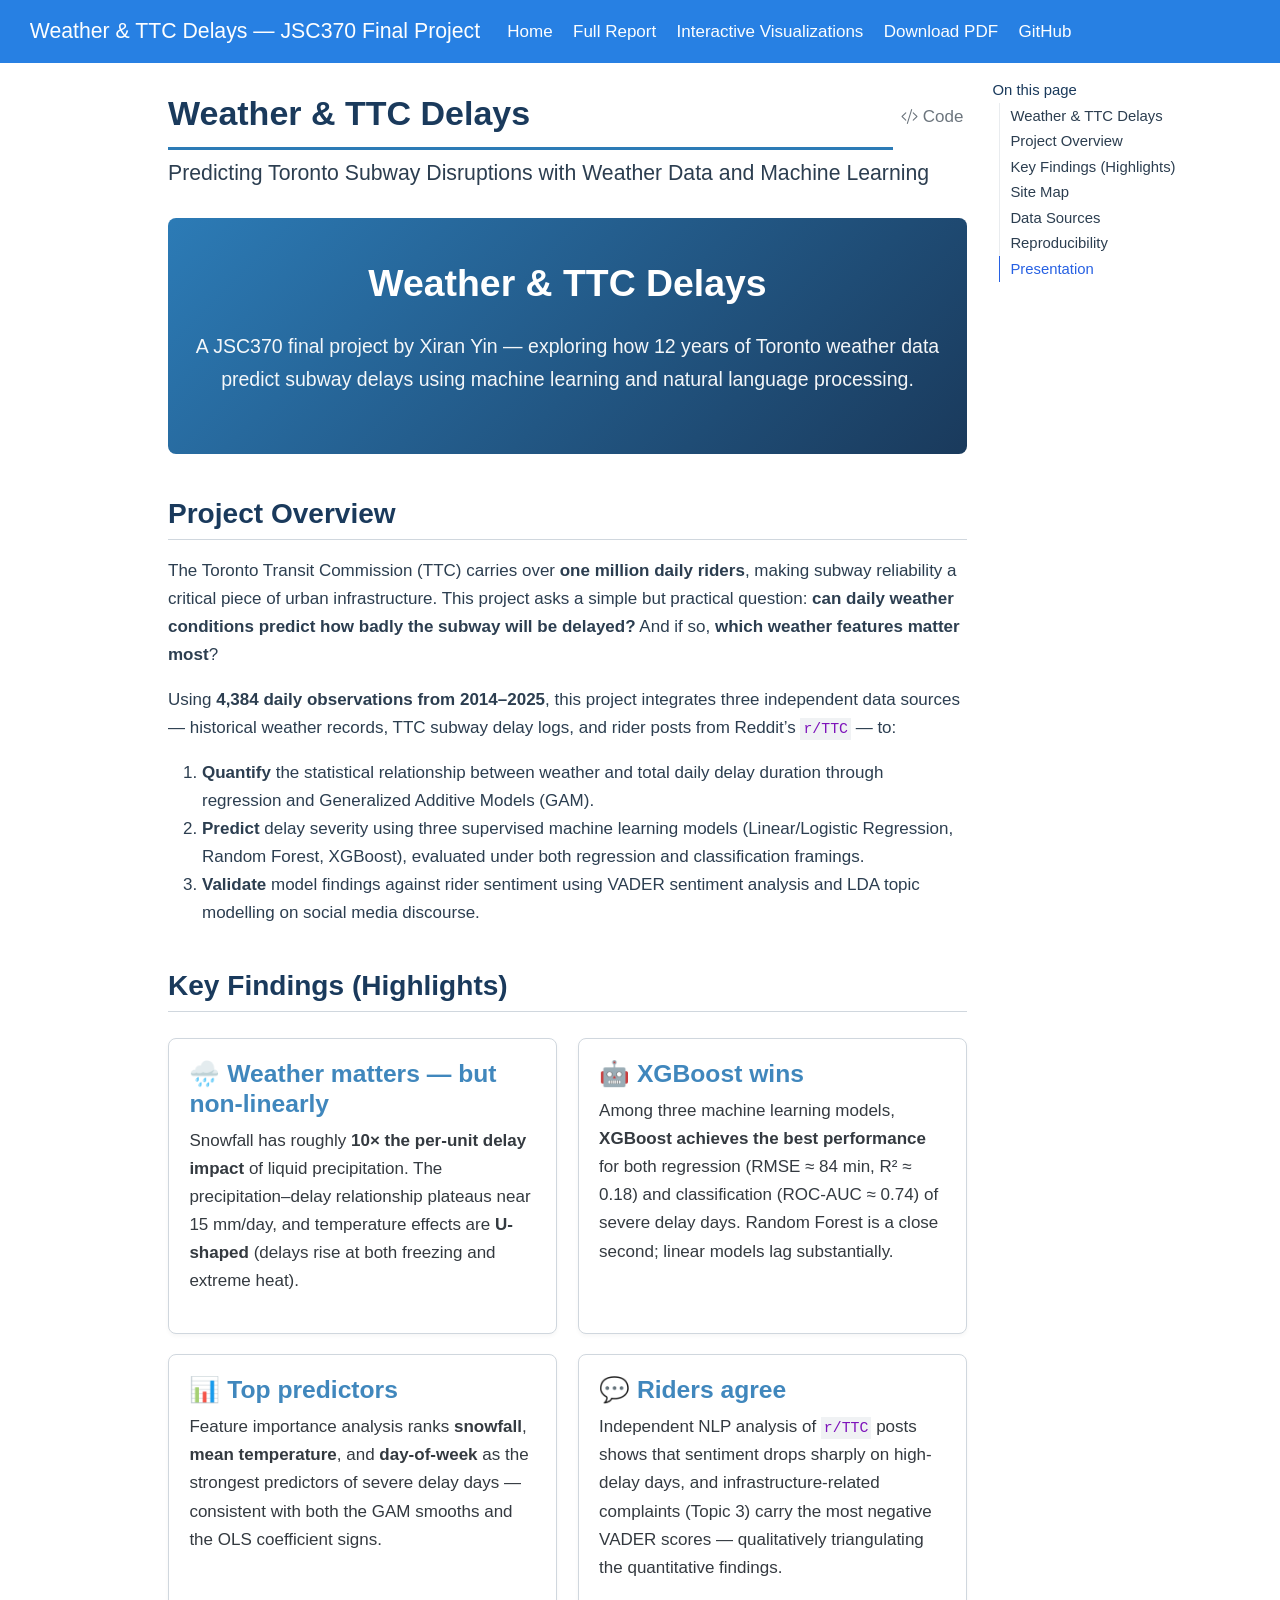
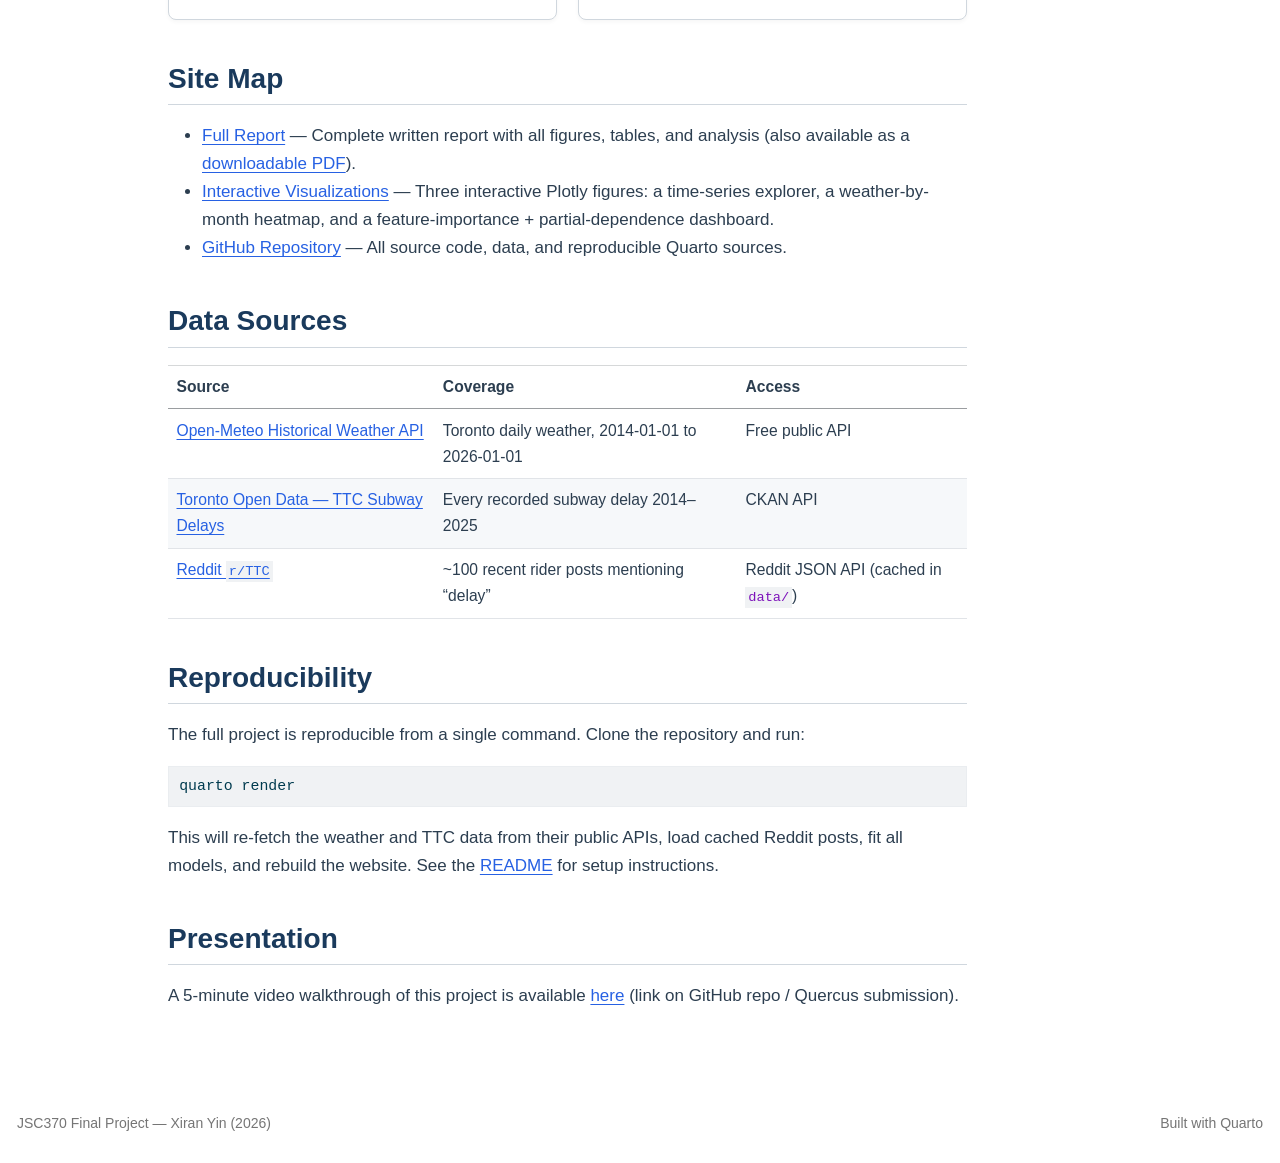
==== docs/index.html @ c3b0b1c8 "Add rendered website" ====
<!DOCTYPE html>
<html xmlns="http://www.w3.org/1999/xhtml" lang="en" xml:lang="en"><head>

<meta charset="utf-8">
<meta name="generator" content="quarto-1.8.26">

<meta name="viewport" content="width=device-width, initial-scale=1.0, user-scalable=yes">


<title>Weather &amp; TTC Delays – Weather &amp; TTC Delays — JSC370 Final Project</title>
<style>
code{white-space: pre-wrap;}
span.smallcaps{font-variant: small-caps;}
div.columns{display: flex; gap: min(4vw, 1.5em);}
div.column{flex: auto; overflow-x: auto;}
div.hanging-indent{margin-left: 1.5em; text-indent: -1.5em;}
ul.task-list{list-style: none;}
ul.task-list li input[type="checkbox"] {
  width: 0.8em;
  margin: 0 0.8em 0.2em -1em; /* quarto-specific, see https://github.com/quarto-dev/quarto-cli/issues/4556 */ 
  vertical-align: middle;
}
/* CSS for syntax highlighting */
html { -webkit-text-size-adjust: 100%; }
pre > code.sourceCode { white-space: pre; position: relative; }
pre > code.sourceCode > span { display: inline-block; line-height: 1.25; }
pre > code.sourceCode > span:empty { height: 1.2em; }
.sourceCode { overflow: visible; }
code.sourceCode > span { color: inherit; text-decoration: inherit; }
div.sourceCode { margin: 1em 0; }
pre.sourceCode { margin: 0; }
@media screen {
div.sourceCode { overflow: auto; }
}
@media print {
pre > code.sourceCode { white-space: pre-wrap; }
pre > code.sourceCode > span { text-indent: -5em; padding-left: 5em; }
}
pre.numberSource code
  { counter-reset: source-line 0; }
pre.numberSource code > span
  { position: relative; left: -4em; counter-increment: source-line; }
pre.numberSource code > span > a:first-child::before
  { content: counter(source-line);
    position: relative; left: -1em; text-align: right; vertical-align: baseline;
    border: none; display: inline-block;
    -webkit-touch-callout: none; -webkit-user-select: none;
    -khtml-user-select: none; -moz-user-select: none;
    -ms-user-select: none; user-select: none;
    padding: 0 4px; width: 4em;
  }
pre.numberSource { margin-left: 3em;  padding-left: 4px; }
div.sourceCode
  {   }
@media screen {
pre > code.sourceCode > span > a:first-child::before { text-decoration: underline; }
}
</style>


<script src="site_libs/quarto-nav/quarto-nav.js"></script>
<script src="site_libs/quarto-nav/headroom.min.js"></script>
<script src="site_libs/clipboard/clipboard.min.js"></script>
<script src="site_libs/quarto-search/autocomplete.umd.js"></script>
<script src="site_libs/quarto-search/fuse.min.js"></script>
<script src="site_libs/quarto-search/quarto-search.js"></script>
<meta name="quarto:offset" content="./">
<script src="site_libs/quarto-html/quarto.js" type="module"></script>
<script src="site_libs/quarto-html/tabsets/tabsets.js" type="module"></script>
<script src="site_libs/quarto-html/axe/axe-check.js" type="module"></script>
<script src="site_libs/quarto-html/popper.min.js"></script>
<script src="site_libs/quarto-html/tippy.umd.min.js"></script>
<script src="site_libs/quarto-html/anchor.min.js"></script>
<link href="site_libs/quarto-html/tippy.css" rel="stylesheet">
<link href="site_libs/quarto-html/quarto-syntax-highlighting-587c61ba64f3a5504c4d52d930310e48.css" rel="stylesheet" id="quarto-text-highlighting-styles">
<script src="site_libs/bootstrap/bootstrap.min.js"></script>
<link href="site_libs/bootstrap/bootstrap-icons.css" rel="stylesheet">
<link href="site_libs/bootstrap/bootstrap-f245066ca199b7326ac6b360085ddf3a.min.css" rel="stylesheet" append-hash="true" id="quarto-bootstrap" data-mode="light">
<script id="quarto-search-options" type="application/json">{
  "location": "navbar",
  "copy-button": false,
  "collapse-after": 3,
  "panel-placement": "end",
  "type": "overlay",
  "limit": 50,
  "keyboard-shortcut": [
    "f",
    "/",
    "s"
  ],
  "show-item-context": false,
  "language": {
    "search-no-results-text": "No results",
    "search-matching-documents-text": "matching documents",
    "search-copy-link-title": "Copy link to search",
    "search-hide-matches-text": "Hide additional matches",
    "search-more-match-text": "more match in this document",
    "search-more-matches-text": "more matches in this document",
    "search-clear-button-title": "Clear",
    "search-text-placeholder": "",
    "search-detached-cancel-button-title": "Cancel",
    "search-submit-button-title": "Submit",
    "search-label": "Search"
  }
}</script>


<link rel="stylesheet" href="styles.css">
</head>

<body class="nav-fixed quarto-light">

<div id="quarto-search-results"></div>
  <header id="quarto-header" class="headroom fixed-top">
    <nav class="navbar navbar-expand-lg " data-bs-theme="dark">
      <div class="navbar-container container-fluid">
      <div class="navbar-brand-container mx-auto">
    <a class="navbar-brand" href="./index.html">
    <span class="navbar-title">Weather &amp; TTC Delays — JSC370 Final Project</span>
    </a>
  </div>
          <button class="navbar-toggler" type="button" data-bs-toggle="collapse" data-bs-target="#navbarCollapse" aria-controls="navbarCollapse" role="menu" aria-expanded="false" aria-label="Toggle navigation" onclick="if (window.quartoToggleHeadroom) { window.quartoToggleHeadroom(); }">
  <span class="navbar-toggler-icon"></span>
</button>
          <div class="collapse navbar-collapse" id="navbarCollapse">
            <ul class="navbar-nav navbar-nav-scroll me-auto">
  <li class="nav-item">
    <a class="nav-link active" href="./index.html" aria-current="page"> 
<span class="menu-text">Home</span></a>
  </li>  
  <li class="nav-item">
    <a class="nav-link" href="./final_report.html"> 
<span class="menu-text">Full Report</span></a>
  </li>  
  <li class="nav-item">
    <a class="nav-link" href="./viz.html"> 
<span class="menu-text">Interactive Visualizations</span></a>
  </li>  
  <li class="nav-item">
    <a class="nav-link" href="./final_report.pdf"> 
<span class="menu-text">Download PDF</span></a>
  </li>  
  <li class="nav-item">
    <a class="nav-link" href="https://github.com/xiran-yin/JSC370-finalproject"> 
<span class="menu-text">GitHub</span></a>
  </li>  
</ul>
          </div> <!-- /navcollapse -->
            <div class="quarto-navbar-tools">
</div>
      </div> <!-- /container-fluid -->
    </nav>
</header>
<!-- content -->
<div id="quarto-content" class="quarto-container page-columns page-rows-contents page-layout-article page-navbar">
<!-- sidebar -->
<!-- margin-sidebar -->
    <div id="quarto-margin-sidebar" class="sidebar margin-sidebar">
        <nav id="TOC" role="doc-toc" class="toc-active">
    <h2 id="toc-title">On this page</h2>
   
  <ul>
  <li><a href="#weather-ttc-delays" id="toc-weather-ttc-delays" class="nav-link active" data-scroll-target="#weather-ttc-delays">Weather &amp; TTC Delays</a></li>
  <li><a href="#project-overview" id="toc-project-overview" class="nav-link" data-scroll-target="#project-overview">Project Overview</a></li>
  <li><a href="#key-findings-highlights" id="toc-key-findings-highlights" class="nav-link" data-scroll-target="#key-findings-highlights">Key Findings (Highlights)</a></li>
  <li><a href="#site-map" id="toc-site-map" class="nav-link" data-scroll-target="#site-map">Site Map</a></li>
  <li><a href="#data-sources" id="toc-data-sources" class="nav-link" data-scroll-target="#data-sources">Data Sources</a></li>
  <li><a href="#reproducibility" id="toc-reproducibility" class="nav-link" data-scroll-target="#reproducibility">Reproducibility</a></li>
  <li><a href="#presentation" id="toc-presentation" class="nav-link" data-scroll-target="#presentation">Presentation</a></li>
  </ul>
</nav>
    </div>
<!-- main -->
<main class="content" id="quarto-document-content">

<header id="title-block-header" class="quarto-title-block default">
<div class="quarto-title">
<div class="quarto-title-block"><div><h1 class="title">Weather &amp; TTC Delays</h1><button type="button" class="btn code-tools-button" id="quarto-code-tools-source"><i class="bi"></i> Code</button></div></div>
<p class="subtitle lead">Predicting Toronto Subway Disruptions with Weather Data and Machine Learning</p>
</div>



<div class="quarto-title-meta">

    
  
    
  </div>
  


</header>


<section id="weather-ttc-delays" class="level1 hero">
<h1>Weather &amp; TTC Delays</h1>
<p>A JSC370 final project by Xiran Yin — exploring how 12 years of Toronto weather data predict subway delays using machine learning and natural language processing.</p>
</section>
<section id="project-overview" class="level2">
<h2 class="anchored" data-anchor-id="project-overview">Project Overview</h2>
<p>The Toronto Transit Commission (TTC) carries over <strong>one million daily riders</strong>, making subway reliability a critical piece of urban infrastructure. This project asks a simple but practical question: <strong>can daily weather conditions predict how badly the subway will be delayed?</strong> And if so, <strong>which weather features matter most</strong>?</p>
<p>Using <strong>4,384 daily observations from 2014–2025</strong>, this project integrates three independent data sources — historical weather records, TTC subway delay logs, and rider posts from Reddit’s <code>r/TTC</code> — to:</p>
<ol type="1">
<li><strong>Quantify</strong> the statistical relationship between weather and total daily delay duration through regression and Generalized Additive Models (GAM).</li>
<li><strong>Predict</strong> delay severity using three supervised machine learning models (Linear/Logistic Regression, Random Forest, XGBoost), evaluated under both regression and classification framings.</li>
<li><strong>Validate</strong> model findings against rider sentiment using VADER sentiment analysis and LDA topic modelling on social media discourse.</li>
</ol>
</section>
<section id="key-findings-highlights" class="level2">
<h2 class="anchored" data-anchor-id="key-findings-highlights">Key Findings (Highlights)</h2>
<div class="card-container">
<section id="weather-matters-but-non-linearly" class="level3 card">
<h3 class="anchored" data-anchor-id="weather-matters-but-non-linearly">🌧️ Weather matters — but non-linearly</h3>
<p>Snowfall has roughly <strong>10× the per-unit delay impact</strong> of liquid precipitation. The precipitation–delay relationship plateaus near 15 mm/day, and temperature effects are <strong>U-shaped</strong> (delays rise at both freezing and extreme heat).</p>
</section>
<section id="xgboost-wins" class="level3 card">
<h3 class="anchored" data-anchor-id="xgboost-wins">🤖 XGBoost wins</h3>
<p>Among three machine learning models, <strong>XGBoost achieves the best performance</strong> for both regression (RMSE ≈ 84 min, R² ≈ 0.18) and classification (ROC-AUC ≈ 0.74) of severe delay days. Random Forest is a close second; linear models lag substantially.</p>
</section>
<section id="top-predictors" class="level3 card">
<h3 class="anchored" data-anchor-id="top-predictors">📊 Top predictors</h3>
<p>Feature importance analysis ranks <strong>snowfall</strong>, <strong>mean temperature</strong>, and <strong>day-of-week</strong> as the strongest predictors of severe delay days — consistent with both the GAM smooths and the OLS coefficient signs.</p>
</section>
<section id="riders-agree" class="level3 card">
<h3 class="anchored" data-anchor-id="riders-agree">💬 Riders agree</h3>
<p>Independent NLP analysis of <code>r/TTC</code> posts shows that sentiment drops sharply on high-delay days, and infrastructure-related complaints (Topic 3) carry the most negative VADER scores — qualitatively triangulating the quantitative findings.</p>
</section>
</div>
</section>
<section id="site-map" class="level2">
<h2 class="anchored" data-anchor-id="site-map">Site Map</h2>
<ul>
<li><strong><a href="./final_report.html">Full Report</a></strong> — Complete written report with all figures, tables, and analysis (also available as a <a href="final_report.pdf">downloadable PDF</a>).</li>
<li><strong><a href="./viz.html">Interactive Visualizations</a></strong> — Three interactive Plotly figures: a time-series explorer, a weather-by-month heatmap, and a feature-importance + partial-dependence dashboard.</li>
<li><strong><a href="https://github.com/xiran-yin/JSC370-finalproject">GitHub Repository</a></strong> — All source code, data, and reproducible Quarto sources.</li>
</ul>
</section>
<section id="data-sources" class="level2">
<h2 class="anchored" data-anchor-id="data-sources">Data Sources</h2>
<table class="caption-top table">
<thead>
<tr class="header">
<th style="text-align: left;">Source</th>
<th style="text-align: left;">Coverage</th>
<th style="text-align: left;">Access</th>
</tr>
</thead>
<tbody>
<tr class="odd">
<td style="text-align: left;"><a href="https://open-meteo.com/en/docs/historical-weather-api">Open-Meteo Historical Weather API</a></td>
<td style="text-align: left;">Toronto daily weather, 2014-01-01 to 2026-01-01</td>
<td style="text-align: left;">Free public API</td>
</tr>
<tr class="even">
<td style="text-align: left;"><a href="https://open.toronto.ca/dataset/ttc-subway-delay-data/">Toronto Open Data — TTC Subway Delays</a></td>
<td style="text-align: left;">Every recorded subway delay 2014–2025</td>
<td style="text-align: left;">CKAN API</td>
</tr>
<tr class="odd">
<td style="text-align: left;"><a href="https://www.reddit.com/r/TTC/">Reddit <code>r/TTC</code></a></td>
<td style="text-align: left;">~100 recent rider posts mentioning “delay”</td>
<td style="text-align: left;">Reddit JSON API (cached in <code>data/</code>)</td>
</tr>
</tbody>
</table>
</section>
<section id="reproducibility" class="level2">
<h2 class="anchored" data-anchor-id="reproducibility">Reproducibility</h2>
<p>The full project is reproducible from a single command. Clone the repository and run:</p>
<div class="code-copy-outer-scaffold"><div class="sourceCode" id="cb1"><pre class="sourceCode bash code-with-copy"><code class="sourceCode bash"><span id="cb1-1"><a href="#cb1-1" aria-hidden="true" tabindex="-1"></a><span class="ex">quarto</span> render</span></code></pre></div><button title="Copy to Clipboard" class="code-copy-button"><i class="bi"></i></button></div>
<p>This will re-fetch the weather and TTC data from their public APIs, load cached Reddit posts, fit all models, and rebuild the website. See the <a href="https://github.com/xiran-yin/JSC370-finalproject/blob/main/README.md">README</a> for setup instructions.</p>
</section>
<section id="presentation" class="level2">
<h2 class="anchored" data-anchor-id="presentation">Presentation</h2>
<p>A 5-minute video walkthrough of this project is available <a href="https://github.com/xiran-yin/JSC370-finalproject">here</a> (link on GitHub repo / Quercus submission).</p>


<!-- -->

</section>

</main> <!-- /main -->
<script id="quarto-html-after-body" type="application/javascript">
  window.document.addEventListener("DOMContentLoaded", function (event) {
    const icon = "";
    const anchorJS = new window.AnchorJS();
    anchorJS.options = {
      placement: 'right',
      icon: icon
    };
    anchorJS.add('.anchored');
    const isCodeAnnotation = (el) => {
      for (const clz of el.classList) {
        if (clz.startsWith('code-annotation-')) {                     
          return true;
        }
      }
      return false;
    }
    const onCopySuccess = function(e) {
      // button target
      const button = e.trigger;
      // don't keep focus
      button.blur();
      // flash "checked"
      button.classList.add('code-copy-button-checked');
      var currentTitle = button.getAttribute("title");
      button.setAttribute("title", "Copied!");
      let tooltip;
      if (window.bootstrap) {
        button.setAttribute("data-bs-toggle", "tooltip");
        button.setAttribute("data-bs-placement", "left");
        button.setAttribute("data-bs-title", "Copied!");
        tooltip = new bootstrap.Tooltip(button, 
          { trigger: "manual", 
            customClass: "code-copy-button-tooltip",
            offset: [0, -8]});
        tooltip.show();    
      }
      setTimeout(function() {
        if (tooltip) {
          tooltip.hide();
          button.removeAttribute("data-bs-title");
          button.removeAttribute("data-bs-toggle");
          button.removeAttribute("data-bs-placement");
        }
        button.setAttribute("title", currentTitle);
        button.classList.remove('code-copy-button-checked');
      }, 1000);
      // clear code selection
      e.clearSelection();
    }
    const getTextToCopy = function(trigger) {
      const outerScaffold = trigger.parentElement.cloneNode(true);
      const codeEl = outerScaffold.querySelector('code');
      for (const childEl of codeEl.children) {
        if (isCodeAnnotation(childEl)) {
          childEl.remove();
        }
      }
      return codeEl.innerText;
    }
    const clipboard = new window.ClipboardJS('.code-copy-button:not([data-in-quarto-modal])', {
      text: getTextToCopy
    });
    clipboard.on('success', onCopySuccess);
    if (window.document.getElementById('quarto-embedded-source-code-modal')) {
      const clipboardModal = new window.ClipboardJS('.code-copy-button[data-in-quarto-modal]', {
        text: getTextToCopy,
        container: window.document.getElementById('quarto-embedded-source-code-modal')
      });
      clipboardModal.on('success', onCopySuccess);
    }
    const viewSource = window.document.getElementById('quarto-view-source') ||
                       window.document.getElementById('quarto-code-tools-source');
    if (viewSource) {
      const sourceUrl = viewSource.getAttribute("data-quarto-source-url");
      viewSource.addEventListener("click", function(e) {
        if (sourceUrl) {
          // rstudio viewer pane
          if (/\bcapabilities=\b/.test(window.location)) {
            window.open(sourceUrl);
          } else {
            window.location.href = sourceUrl;
          }
        } else {
          const modal = new bootstrap.Modal(document.getElementById('quarto-embedded-source-code-modal'));
          modal.show();
        }
        return false;
      });
    }
    function toggleCodeHandler(show) {
      return function(e) {
        const detailsSrc = window.document.querySelectorAll(".cell > details > .sourceCode");
        for (let i=0; i<detailsSrc.length; i++) {
          const details = detailsSrc[i].parentElement;
          if (show) {
            details.open = true;
          } else {
            details.removeAttribute("open");
          }
        }
        const cellCodeDivs = window.document.querySelectorAll(".cell > .sourceCode");
        const fromCls = show ? "hidden" : "unhidden";
        const toCls = show ? "unhidden" : "hidden";
        for (let i=0; i<cellCodeDivs.length; i++) {
          const codeDiv = cellCodeDivs[i];
          if (codeDiv.classList.contains(fromCls)) {
            codeDiv.classList.remove(fromCls);
            codeDiv.classList.add(toCls);
          } 
        }
        return false;
      }
    }
    const hideAllCode = window.document.getElementById("quarto-hide-all-code");
    if (hideAllCode) {
      hideAllCode.addEventListener("click", toggleCodeHandler(false));
    }
    const showAllCode = window.document.getElementById("quarto-show-all-code");
    if (showAllCode) {
      showAllCode.addEventListener("click", toggleCodeHandler(true));
    }
      var localhostRegex = new RegExp(/^(?:http|https):\/\/localhost\:?[0-9]*\//);
      var mailtoRegex = new RegExp(/^mailto:/);
        var filterRegex = new RegExp('/' + window.location.host + '/');
      var isInternal = (href) => {
          return filterRegex.test(href) || localhostRegex.test(href) || mailtoRegex.test(href);
      }
      // Inspect non-navigation links and adorn them if external
     var links = window.document.querySelectorAll('a[href]:not(.nav-link):not(.navbar-brand):not(.toc-action):not(.sidebar-link):not(.sidebar-item-toggle):not(.pagination-link):not(.no-external):not([aria-hidden]):not(.dropdown-item):not(.quarto-navigation-tool):not(.about-link)');
      for (var i=0; i<links.length; i++) {
        const link = links[i];
        if (!isInternal(link.href)) {
          // undo the damage that might have been done by quarto-nav.js in the case of
          // links that we want to consider external
          if (link.dataset.originalHref !== undefined) {
            link.href = link.dataset.originalHref;
          }
        }
      }
    function tippyHover(el, contentFn, onTriggerFn, onUntriggerFn) {
      const config = {
        allowHTML: true,
        maxWidth: 500,
        delay: 100,
        arrow: false,
        appendTo: function(el) {
            return el.parentElement;
        },
        interactive: true,
        interactiveBorder: 10,
        theme: 'quarto',
        placement: 'bottom-start',
      };
      if (contentFn) {
        config.content = contentFn;
      }
      if (onTriggerFn) {
        config.onTrigger = onTriggerFn;
      }
      if (onUntriggerFn) {
        config.onUntrigger = onUntriggerFn;
      }
      window.tippy(el, config); 
    }
    const noterefs = window.document.querySelectorAll('a[role="doc-noteref"]');
    for (var i=0; i<noterefs.length; i++) {
      const ref = noterefs[i];
      tippyHover(ref, function() {
        // use id or data attribute instead here
        let href = ref.getAttribute('data-footnote-href') || ref.getAttribute('href');
        try { href = new URL(href).hash; } catch {}
        const id = href.replace(/^#\/?/, "");
        const note = window.document.getElementById(id);
        if (note) {
          return note.innerHTML;
        } else {
          return "";
        }
      });
    }
    const xrefs = window.document.querySelectorAll('a.quarto-xref');
    const processXRef = (id, note) => {
      // Strip column container classes
      const stripColumnClz = (el) => {
        el.classList.remove("page-full", "page-columns");
        if (el.children) {
          for (const child of el.children) {
            stripColumnClz(child);
          }
        }
      }
      stripColumnClz(note)
      if (id === null || id.startsWith('sec-')) {
        // Special case sections, only their first couple elements
        const container = document.createElement("div");
        if (note.children && note.children.length > 2) {
          container.appendChild(note.children[0].cloneNode(true));
          for (let i = 1; i < note.children.length; i++) {
            const child = note.children[i];
            if (child.tagName === "P" && child.innerText === "") {
              continue;
            } else {
              container.appendChild(child.cloneNode(true));
              break;
            }
          }
          if (window.Quarto?.typesetMath) {
            window.Quarto.typesetMath(container);
          }
          return container.innerHTML
        } else {
          if (window.Quarto?.typesetMath) {
            window.Quarto.typesetMath(note);
          }
          return note.innerHTML;
        }
      } else {
        // Remove any anchor links if they are present
        const anchorLink = note.querySelector('a.anchorjs-link');
        if (anchorLink) {
          anchorLink.remove();
        }
        if (window.Quarto?.typesetMath) {
          window.Quarto.typesetMath(note);
        }
        if (note.classList.contains("callout")) {
          return note.outerHTML;
        } else {
          return note.innerHTML;
        }
      }
    }
    for (var i=0; i<xrefs.length; i++) {
      const xref = xrefs[i];
      tippyHover(xref, undefined, function(instance) {
        instance.disable();
        let url = xref.getAttribute('href');
        let hash = undefined; 
        if (url.startsWith('#')) {
          hash = url;
        } else {
          try { hash = new URL(url).hash; } catch {}
        }
        if (hash) {
          const id = hash.replace(/^#\/?/, "");
          const note = window.document.getElementById(id);
          if (note !== null) {
            try {
              const html = processXRef(id, note.cloneNode(true));
              instance.setContent(html);
            } finally {
              instance.enable();
              instance.show();
            }
          } else {
            // See if we can fetch this
            fetch(url.split('#')[0])
            .then(res => res.text())
            .then(html => {
              const parser = new DOMParser();
              const htmlDoc = parser.parseFromString(html, "text/html");
              const note = htmlDoc.getElementById(id);
              if (note !== null) {
                const html = processXRef(id, note);
                instance.setContent(html);
              } 
            }).finally(() => {
              instance.enable();
              instance.show();
            });
          }
        } else {
          // See if we can fetch a full url (with no hash to target)
          // This is a special case and we should probably do some content thinning / targeting
          fetch(url)
          .then(res => res.text())
          .then(html => {
            const parser = new DOMParser();
            const htmlDoc = parser.parseFromString(html, "text/html");
            const note = htmlDoc.querySelector('main.content');
            if (note !== null) {
              // This should only happen for chapter cross references
              // (since there is no id in the URL)
              // remove the first header
              if (note.children.length > 0 && note.children[0].tagName === "HEADER") {
                note.children[0].remove();
              }
              const html = processXRef(null, note);
              instance.setContent(html);
            } 
          }).finally(() => {
            instance.enable();
            instance.show();
          });
        }
      }, function(instance) {
      });
    }
        let selectedAnnoteEl;
        const selectorForAnnotation = ( cell, annotation) => {
          let cellAttr = 'data-code-cell="' + cell + '"';
          let lineAttr = 'data-code-annotation="' +  annotation + '"';
          const selector = 'span[' + cellAttr + '][' + lineAttr + ']';
          return selector;
        }
        const selectCodeLines = (annoteEl) => {
          const doc = window.document;
          const targetCell = annoteEl.getAttribute("data-target-cell");
          const targetAnnotation = annoteEl.getAttribute("data-target-annotation");
          const annoteSpan = window.document.querySelector(selectorForAnnotation(targetCell, targetAnnotation));
          const lines = annoteSpan.getAttribute("data-code-lines").split(",");
          const lineIds = lines.map((line) => {
            return targetCell + "-" + line;
          })
          let top = null;
          let height = null;
          let parent = null;
          if (lineIds.length > 0) {
              //compute the position of the single el (top and bottom and make a div)
              const el = window.document.getElementById(lineIds[0]);
              top = el.offsetTop;
              height = el.offsetHeight;
              parent = el.parentElement.parentElement;
            if (lineIds.length > 1) {
              const lastEl = window.document.getElementById(lineIds[lineIds.length - 1]);
              const bottom = lastEl.offsetTop + lastEl.offsetHeight;
              height = bottom - top;
            }
            if (top !== null && height !== null && parent !== null) {
              // cook up a div (if necessary) and position it 
              let div = window.document.getElementById("code-annotation-line-highlight");
              if (div === null) {
                div = window.document.createElement("div");
                div.setAttribute("id", "code-annotation-line-highlight");
                div.style.position = 'absolute';
                parent.appendChild(div);
              }
              div.style.top = top - 2 + "px";
              div.style.height = height + 4 + "px";
              div.style.left = 0;
              let gutterDiv = window.document.getElementById("code-annotation-line-highlight-gutter");
              if (gutterDiv === null) {
                gutterDiv = window.document.createElement("div");
                gutterDiv.setAttribute("id", "code-annotation-line-highlight-gutter");
                gutterDiv.style.position = 'absolute';
                const codeCell = window.document.getElementById(targetCell);
                const gutter = codeCell.querySelector('.code-annotation-gutter');
                gutter.appendChild(gutterDiv);
              }
              gutterDiv.style.top = top - 2 + "px";
              gutterDiv.style.height = height + 4 + "px";
            }
            selectedAnnoteEl = annoteEl;
          }
        };
        const unselectCodeLines = () => {
          const elementsIds = ["code-annotation-line-highlight", "code-annotation-line-highlight-gutter"];
          elementsIds.forEach((elId) => {
            const div = window.document.getElementById(elId);
            if (div) {
              div.remove();
            }
          });
          selectedAnnoteEl = undefined;
        };
          // Handle positioning of the toggle
      window.addEventListener(
        "resize",
        throttle(() => {
          elRect = undefined;
          if (selectedAnnoteEl) {
            selectCodeLines(selectedAnnoteEl);
          }
        }, 10)
      );
      function throttle(fn, ms) {
      let throttle = false;
      let timer;
        return (...args) => {
          if(!throttle) { // first call gets through
              fn.apply(this, args);
              throttle = true;
          } else { // all the others get throttled
              if(timer) clearTimeout(timer); // cancel #2
              timer = setTimeout(() => {
                fn.apply(this, args);
                timer = throttle = false;
              }, ms);
          }
        };
      }
        // Attach click handler to the DT
        const annoteDls = window.document.querySelectorAll('dt[data-target-cell]');
        for (const annoteDlNode of annoteDls) {
          annoteDlNode.addEventListener('click', (event) => {
            const clickedEl = event.target;
            if (clickedEl !== selectedAnnoteEl) {
              unselectCodeLines();
              const activeEl = window.document.querySelector('dt[data-target-cell].code-annotation-active');
              if (activeEl) {
                activeEl.classList.remove('code-annotation-active');
              }
              selectCodeLines(clickedEl);
              clickedEl.classList.add('code-annotation-active');
            } else {
              // Unselect the line
              unselectCodeLines();
              clickedEl.classList.remove('code-annotation-active');
            }
          });
        }
    const findCites = (el) => {
      const parentEl = el.parentElement;
      if (parentEl) {
        const cites = parentEl.dataset.cites;
        if (cites) {
          return {
            el,
            cites: cites.split(' ')
          };
        } else {
          return findCites(el.parentElement)
        }
      } else {
        return undefined;
      }
    };
    var bibliorefs = window.document.querySelectorAll('a[role="doc-biblioref"]');
    for (var i=0; i<bibliorefs.length; i++) {
      const ref = bibliorefs[i];
      const citeInfo = findCites(ref);
      if (citeInfo) {
        tippyHover(citeInfo.el, function() {
          var popup = window.document.createElement('div');
          citeInfo.cites.forEach(function(cite) {
            var citeDiv = window.document.createElement('div');
            citeDiv.classList.add('hanging-indent');
            citeDiv.classList.add('csl-entry');
            var biblioDiv = window.document.getElementById('ref-' + cite);
            if (biblioDiv) {
              citeDiv.innerHTML = biblioDiv.innerHTML;
            }
            popup.appendChild(citeDiv);
          });
          return popup.innerHTML;
        });
      }
    }
  });
  </script><div class="modal fade" id="quarto-embedded-source-code-modal" tabindex="-1" aria-labelledby="quarto-embedded-source-code-modal-label" aria-hidden="true"><div class="modal-dialog modal-dialog-scrollable"><div class="modal-content"><div class="modal-header"><h5 class="modal-title" id="quarto-embedded-source-code-modal-label">Source Code</h5><button class="btn-close" data-bs-dismiss="modal"></button></div><div class="modal-body"><div class="">
<div class="code-copy-outer-scaffold"><div class="sourceCode" id="cb2" data-shortcodes="false"><pre class="sourceCode markdown code-with-copy"><code class="sourceCode markdown"><span id="cb2-1"><a href="#cb2-1" aria-hidden="true" tabindex="-1"></a><span class="co">---</span></span>
<span id="cb2-2"><a href="#cb2-2" aria-hidden="true" tabindex="-1"></a><span class="an">title:</span><span class="co"> "Weather &amp; TTC Delays"</span></span>
<span id="cb2-3"><a href="#cb2-3" aria-hidden="true" tabindex="-1"></a><span class="an">subtitle:</span><span class="co"> "Predicting Toronto Subway Disruptions with Weather Data and Machine Learning"</span></span>
<span id="cb2-4"><a href="#cb2-4" aria-hidden="true" tabindex="-1"></a><span class="co">---</span></span>
<span id="cb2-5"><a href="#cb2-5" aria-hidden="true" tabindex="-1"></a></span>
<span id="cb2-6"><a href="#cb2-6" aria-hidden="true" tabindex="-1"></a>::: {.hero}</span>
<span id="cb2-7"><a href="#cb2-7" aria-hidden="true" tabindex="-1"></a><span class="fu"># Weather &amp; TTC Delays</span></span>
<span id="cb2-8"><a href="#cb2-8" aria-hidden="true" tabindex="-1"></a>A JSC370 final project by Xiran Yin — exploring how 12 years of Toronto weather data predict subway delays using machine learning and natural language processing.</span>
<span id="cb2-9"><a href="#cb2-9" aria-hidden="true" tabindex="-1"></a>:::</span>
<span id="cb2-10"><a href="#cb2-10" aria-hidden="true" tabindex="-1"></a></span>
<span id="cb2-11"><a href="#cb2-11" aria-hidden="true" tabindex="-1"></a><span class="fu">## Project Overview</span></span>
<span id="cb2-12"><a href="#cb2-12" aria-hidden="true" tabindex="-1"></a></span>
<span id="cb2-13"><a href="#cb2-13" aria-hidden="true" tabindex="-1"></a>The Toronto Transit Commission (TTC) carries over **one million daily riders**, making subway reliability a critical piece of urban infrastructure. This project asks a simple but practical question: **can daily weather conditions predict how badly the subway will be delayed?** And if so, **which weather features matter most**?</span>
<span id="cb2-14"><a href="#cb2-14" aria-hidden="true" tabindex="-1"></a></span>
<span id="cb2-15"><a href="#cb2-15" aria-hidden="true" tabindex="-1"></a>Using **4,384 daily observations from 2014–2025**, this project integrates three independent data sources — historical weather records, TTC subway delay logs, and rider posts from Reddit's <span class="in">`r/TTC`</span> — to:</span>
<span id="cb2-16"><a href="#cb2-16" aria-hidden="true" tabindex="-1"></a></span>
<span id="cb2-17"><a href="#cb2-17" aria-hidden="true" tabindex="-1"></a><span class="ss">1. </span>**Quantify** the statistical relationship between weather and total daily delay duration through regression and Generalized Additive Models (GAM).</span>
<span id="cb2-18"><a href="#cb2-18" aria-hidden="true" tabindex="-1"></a><span class="ss">2. </span>**Predict** delay severity using three supervised machine learning models (Linear/Logistic Regression, Random Forest, XGBoost), evaluated under both regression and classification framings.</span>
<span id="cb2-19"><a href="#cb2-19" aria-hidden="true" tabindex="-1"></a><span class="ss">3. </span>**Validate** model findings against rider sentiment using VADER sentiment analysis and LDA topic modelling on social media discourse.</span>
<span id="cb2-20"><a href="#cb2-20" aria-hidden="true" tabindex="-1"></a></span>
<span id="cb2-21"><a href="#cb2-21" aria-hidden="true" tabindex="-1"></a><span class="fu">## Key Findings (Highlights)</span></span>
<span id="cb2-22"><a href="#cb2-22" aria-hidden="true" tabindex="-1"></a></span>
<span id="cb2-23"><a href="#cb2-23" aria-hidden="true" tabindex="-1"></a>::: {.card-container}</span>
<span id="cb2-24"><a href="#cb2-24" aria-hidden="true" tabindex="-1"></a></span>
<span id="cb2-25"><a href="#cb2-25" aria-hidden="true" tabindex="-1"></a>::: {.card}</span>
<span id="cb2-26"><a href="#cb2-26" aria-hidden="true" tabindex="-1"></a><span class="fu">### 🌧️ Weather matters — but non-linearly</span></span>
<span id="cb2-27"><a href="#cb2-27" aria-hidden="true" tabindex="-1"></a>Snowfall has roughly **10× the per-unit delay impact** of liquid precipitation. The precipitation–delay relationship plateaus near 15 mm/day, and temperature effects are **U-shaped** (delays rise at both freezing and extreme heat).</span>
<span id="cb2-28"><a href="#cb2-28" aria-hidden="true" tabindex="-1"></a>:::</span>
<span id="cb2-29"><a href="#cb2-29" aria-hidden="true" tabindex="-1"></a></span>
<span id="cb2-30"><a href="#cb2-30" aria-hidden="true" tabindex="-1"></a>::: {.card}</span>
<span id="cb2-31"><a href="#cb2-31" aria-hidden="true" tabindex="-1"></a><span class="fu">### 🤖 XGBoost wins</span></span>
<span id="cb2-32"><a href="#cb2-32" aria-hidden="true" tabindex="-1"></a>Among three machine learning models, **XGBoost achieves the best performance** for both regression (RMSE ≈ 84 min, R² ≈ 0.18) and classification (ROC-AUC ≈ 0.74) of severe delay days. Random Forest is a close second; linear models lag substantially.</span>
<span id="cb2-33"><a href="#cb2-33" aria-hidden="true" tabindex="-1"></a>:::</span>
<span id="cb2-34"><a href="#cb2-34" aria-hidden="true" tabindex="-1"></a></span>
<span id="cb2-35"><a href="#cb2-35" aria-hidden="true" tabindex="-1"></a>::: {.card}</span>
<span id="cb2-36"><a href="#cb2-36" aria-hidden="true" tabindex="-1"></a><span class="fu">### 📊 Top predictors</span></span>
<span id="cb2-37"><a href="#cb2-37" aria-hidden="true" tabindex="-1"></a>Feature importance analysis ranks **snowfall**, **mean temperature**, and **day-of-week** as the strongest predictors of severe delay days — consistent with both the GAM smooths and the OLS coefficient signs.</span>
<span id="cb2-38"><a href="#cb2-38" aria-hidden="true" tabindex="-1"></a>:::</span>
<span id="cb2-39"><a href="#cb2-39" aria-hidden="true" tabindex="-1"></a></span>
<span id="cb2-40"><a href="#cb2-40" aria-hidden="true" tabindex="-1"></a>::: {.card}</span>
<span id="cb2-41"><a href="#cb2-41" aria-hidden="true" tabindex="-1"></a><span class="fu">### 💬 Riders agree</span></span>
<span id="cb2-42"><a href="#cb2-42" aria-hidden="true" tabindex="-1"></a>Independent NLP analysis of <span class="in">`r/TTC`</span> posts shows that sentiment drops sharply on high-delay days, and infrastructure-related complaints (Topic 3) carry the most negative VADER scores — qualitatively triangulating the quantitative findings.</span>
<span id="cb2-43"><a href="#cb2-43" aria-hidden="true" tabindex="-1"></a>:::</span>
<span id="cb2-44"><a href="#cb2-44" aria-hidden="true" tabindex="-1"></a></span>
<span id="cb2-45"><a href="#cb2-45" aria-hidden="true" tabindex="-1"></a>:::</span>
<span id="cb2-46"><a href="#cb2-46" aria-hidden="true" tabindex="-1"></a></span>
<span id="cb2-47"><a href="#cb2-47" aria-hidden="true" tabindex="-1"></a><span class="fu">## Site Map</span></span>
<span id="cb2-48"><a href="#cb2-48" aria-hidden="true" tabindex="-1"></a></span>
<span id="cb2-49"><a href="#cb2-49" aria-hidden="true" tabindex="-1"></a><span class="ss">- </span>**[Full Report](final_report.qmd)** — Complete written report with all figures, tables, and analysis (also available as a <span class="co">[</span><span class="ot">downloadable PDF</span><span class="co">](final_report.pdf)</span>).</span>
<span id="cb2-50"><a href="#cb2-50" aria-hidden="true" tabindex="-1"></a><span class="ss">- </span>**[Interactive Visualizations](viz.qmd)** — Three interactive Plotly figures: a time-series explorer, a weather-by-month heatmap, and a feature-importance + partial-dependence dashboard.</span>
<span id="cb2-51"><a href="#cb2-51" aria-hidden="true" tabindex="-1"></a><span class="ss">- </span>**[GitHub Repository](https://github.com/xiran-yin/JSC370-finalproject)** — All source code, data, and reproducible Quarto sources.</span>
<span id="cb2-52"><a href="#cb2-52" aria-hidden="true" tabindex="-1"></a></span>
<span id="cb2-53"><a href="#cb2-53" aria-hidden="true" tabindex="-1"></a><span class="fu">## Data Sources</span></span>
<span id="cb2-54"><a href="#cb2-54" aria-hidden="true" tabindex="-1"></a></span>
<span id="cb2-55"><a href="#cb2-55" aria-hidden="true" tabindex="-1"></a><span class="pp">|</span> Source <span class="pp">|</span> Coverage <span class="pp">|</span> Access <span class="pp">|</span></span>
<span id="cb2-56"><a href="#cb2-56" aria-hidden="true" tabindex="-1"></a><span class="pp">|:-------|:---------|:-------|</span></span>
<span id="cb2-57"><a href="#cb2-57" aria-hidden="true" tabindex="-1"></a><span class="pp">|</span> <span class="co">[</span><span class="ot">Open-Meteo Historical Weather API</span><span class="co">](https://open-meteo.com/en/docs/historical-weather-api)</span> <span class="pp">|</span> Toronto daily weather, 2014-01-01 to 2026-01-01 <span class="pp">|</span> Free public API <span class="pp">|</span></span>
<span id="cb2-58"><a href="#cb2-58" aria-hidden="true" tabindex="-1"></a><span class="pp">|</span> <span class="co">[</span><span class="ot">Toronto Open Data — TTC Subway Delays</span><span class="co">](https://open.toronto.ca/dataset/ttc-subway-delay-data/)</span> <span class="pp">|</span> Every recorded subway delay 2014–2025 <span class="pp">|</span> CKAN API <span class="pp">|</span></span>
<span id="cb2-59"><a href="#cb2-59" aria-hidden="true" tabindex="-1"></a><span class="pp">|</span> <span class="co">[</span><span class="ot">Reddit `r/TTC`</span><span class="co">](https://www.reddit.com/r/TTC/)</span> <span class="pp">|</span> ~100 recent rider posts mentioning "delay" <span class="pp">|</span> Reddit JSON API (cached in <span class="in">`data/`</span>) <span class="pp">|</span></span>
<span id="cb2-60"><a href="#cb2-60" aria-hidden="true" tabindex="-1"></a></span>
<span id="cb2-61"><a href="#cb2-61" aria-hidden="true" tabindex="-1"></a><span class="fu">## Reproducibility</span></span>
<span id="cb2-62"><a href="#cb2-62" aria-hidden="true" tabindex="-1"></a></span>
<span id="cb2-63"><a href="#cb2-63" aria-hidden="true" tabindex="-1"></a>The full project is reproducible from a single command. Clone the repository and run:</span>
<span id="cb2-64"><a href="#cb2-64" aria-hidden="true" tabindex="-1"></a></span>
<span id="cb2-65"><a href="#cb2-65" aria-hidden="true" tabindex="-1"></a><span class="in">```bash</span></span>
<span id="cb2-66"><a href="#cb2-66" aria-hidden="true" tabindex="-1"></a><span class="ex">quarto</span> render</span>
<span id="cb2-67"><a href="#cb2-67" aria-hidden="true" tabindex="-1"></a><span class="in">```</span></span>
<span id="cb2-68"><a href="#cb2-68" aria-hidden="true" tabindex="-1"></a></span>
<span id="cb2-69"><a href="#cb2-69" aria-hidden="true" tabindex="-1"></a>This will re-fetch the weather and TTC data from their public APIs, load cached Reddit posts, fit all models, and rebuild the website. See the <span class="co">[</span><span class="ot">README</span><span class="co">](https://github.com/xiran-yin/JSC370-finalproject/blob/main/README.md)</span> for setup instructions.</span>
<span id="cb2-70"><a href="#cb2-70" aria-hidden="true" tabindex="-1"></a></span>
<span id="cb2-71"><a href="#cb2-71" aria-hidden="true" tabindex="-1"></a><span class="fu">## Presentation</span></span>
<span id="cb2-72"><a href="#cb2-72" aria-hidden="true" tabindex="-1"></a></span>
<span id="cb2-73"><a href="#cb2-73" aria-hidden="true" tabindex="-1"></a>A 5-minute video walkthrough of this project is available <span class="co">[</span><span class="ot">here</span><span class="co">](https://github.com/xiran-yin/JSC370-finalproject)</span> (link on GitHub repo / Quercus submission).</span></code></pre></div><button title="Copy to Clipboard" class="code-copy-button" data-in-quarto-modal=""><i class="bi"></i></button></div>
</div></div></div></div></div>
</div> <!-- /content -->
<footer class="footer">
  <div class="nav-footer">
    <div class="nav-footer-left">
<p>JSC370 Final Project — Xiran Yin (2026)</p>
</div>   
    <div class="nav-footer-center">
      &nbsp;
    </div>
    <div class="nav-footer-right">
<p>Built with Quarto</p>
</div>
  </div>
</footer>




</body></html>
---- docs/site_libs/quarto-html/tippy.css ----
.tippy-box[data-animation=fade][data-state=hidden]{opacity:0}[data-tippy-root]{max-width:calc(100vw - 10px)}.tippy-box{position:relative;background-color:#333;color:#fff;border-radius:4px;font-size:14px;line-height:1.4;white-space:normal;outline:0;transition-property:transform,visibility,opacity}.tippy-box[data-placement^=top]>.tippy-arrow{bottom:0}.tippy-box[data-placement^=top]>.tippy-arrow:before{bottom:-7px;left:0;border-width:8px 8px 0;border-top-color:initial;transform-origin:center top}.tippy-box[data-placement^=bottom]>.tippy-arrow{top:0}.tippy-box[data-placement^=bottom]>.tippy-arrow:before{top:-7px;left:0;border-width:0 8px 8px;border-bottom-color:initial;transform-origin:center bottom}.tippy-box[data-placement^=left]>.tippy-arrow{right:0}.tippy-box[data-placement^=left]>.tippy-arrow:before{border-width:8px 0 8px 8px;border-left-color:initial;right:-7px;transform-origin:center left}.tippy-box[data-placement^=right]>.tippy-arrow{left:0}.tippy-box[data-placement^=right]>.tippy-arrow:before{left:-7px;border-width:8px 8px 8px 0;border-right-color:initial;transform-origin:center right}.tippy-box[data-inertia][data-state=visible]{transition-timing-function:cubic-bezier(.54,1.5,.38,1.11)}.tippy-arrow{width:16px;height:16px;color:#333}.tippy-arrow:before{content:"";position:absolute;border-color:transparent;border-style:solid}.tippy-content{position:relative;padding:5px 9px;z-index:1}
---- docs/site_libs/quarto-html/quarto-syntax-highlighting-587c61ba64f3a5504c4d52d930310e48.css ----
/* quarto syntax highlight colors */
:root {
  --quarto-hl-ot-color: #003B4F;
  --quarto-hl-at-color: #657422;
  --quarto-hl-ss-color: #20794D;
  --quarto-hl-an-color: #5E5E5E;
  --quarto-hl-fu-color: #4758AB;
  --quarto-hl-st-color: #20794D;
  --quarto-hl-cf-color: #003B4F;
  --quarto-hl-op-color: #5E5E5E;
  --quarto-hl-er-color: #AD0000;
  --quarto-hl-bn-color: #AD0000;
  --quarto-hl-al-color: #AD0000;
  --quarto-hl-va-color: #111111;
  --quarto-hl-bu-color: inherit;
  --quarto-hl-ex-color: inherit;
  --quarto-hl-pp-color: #AD0000;
  --quarto-hl-in-color: #5E5E5E;
  --quarto-hl-vs-color: #20794D;
  --quarto-hl-wa-color: #5E5E5E;
  --quarto-hl-do-color: #5E5E5E;
  --quarto-hl-im-color: #00769E;
  --quarto-hl-ch-color: #20794D;
  --quarto-hl-dt-color: #AD0000;
  --quarto-hl-fl-color: #AD0000;
  --quarto-hl-co-color: #5E5E5E;
  --quarto-hl-cv-color: #5E5E5E;
  --quarto-hl-cn-color: #8f5902;
  --quarto-hl-sc-color: #5E5E5E;
  --quarto-hl-dv-color: #AD0000;
  --quarto-hl-kw-color: #003B4F;
}

/* other quarto variables */
:root {
  --quarto-font-monospace: SFMono-Regular, Menlo, Monaco, Consolas, "Liberation Mono", "Courier New", monospace;
}

/* syntax highlight based on Pandoc's rules */
pre > code.sourceCode > span {
  color: #003B4F;
}

code.sourceCode > span {
  color: #003B4F;
}

div.sourceCode,
div.sourceCode pre.sourceCode {
  color: #003B4F;
}

/* Normal */
code span {
  color: #003B4F;
}

/* Alert */
code span.al {
  color: #AD0000;
  font-style: inherit;
}

/* Annotation */
code span.an {
  color: #5E5E5E;
  font-style: inherit;
}

/* Attribute */
code span.at {
  color: #657422;
  font-style: inherit;
}

/* BaseN */
code span.bn {
  color: #AD0000;
  font-style: inherit;
}

/* BuiltIn */
code span.bu {
  font-style: inherit;
}

/* ControlFlow */
code span.cf {
  color: #003B4F;
  font-weight: bold;
  font-style: inherit;
}

/* Char */
code span.ch {
  color: #20794D;
  font-style: inherit;
}

/* Constant */
code span.cn {
  color: #8f5902;
  font-style: inherit;
}

/* Comment */
code span.co {
  color: #5E5E5E;
  font-style: inherit;
}

/* CommentVar */
code span.cv {
  color: #5E5E5E;
  font-style: italic;
}

/* Documentation */
code span.do {
  color: #5E5E5E;
  font-style: italic;
}

/* DataType */
code span.dt {
  color: #AD0000;
  font-style: inherit;
}

/* DecVal */
code span.dv {
  color: #AD0000;
  font-style: inherit;
}

/* Error */
code span.er {
  color: #AD0000;
  font-style: inherit;
}

/* Extension */
code span.ex {
  font-style: inherit;
}

/* Float */
code span.fl {
  color: #AD0000;
  font-style: inherit;
}

/* Function */
code span.fu {
  color: #4758AB;
  font-style: inherit;
}

/* Import */
code span.im {
  color: #00769E;
  font-style: inherit;
}

/* Information */
code span.in {
  color: #5E5E5E;
  font-style: inherit;
}

/* Keyword */
code span.kw {
  color: #003B4F;
  font-weight: bold;
  font-style: inherit;
}

/* Operator */
code span.op {
  color: #5E5E5E;
  font-style: inherit;
}

/* Other */
code span.ot {
  color: #003B4F;
  font-style: inherit;
}

/* Preprocessor */
code span.pp {
  color: #AD0000;
  font-style: inherit;
}

/* SpecialChar */
code span.sc {
  color: #5E5E5E;
  font-style: inherit;
}

/* SpecialString */
code span.ss {
  color: #20794D;
  font-style: inherit;
}

/* String */
code span.st {
  color: #20794D;
  font-style: inherit;
}

/* Variable */
code span.va {
  color: #111111;
  font-style: inherit;
}

/* VerbatimString */
code span.vs {
  color: #20794D;
  font-style: inherit;
}

/* Warning */
code span.wa {
  color: #5E5E5E;
  font-style: italic;
}

.prevent-inlining {
  content: "</";
}

/*# sourceMappingURL=2dce1cc6c82594539e1579de68416b47.css.map */
---- docs/styles.css ----
/* ===== JSC370 Final Project Styles ===== */

/* Body & headings */
body {
  font-family: -apple-system, BlinkMacSystemFont, "Segoe UI", Roboto, sans-serif;
  line-height: 1.65;
  color: #2c3e50;
}

h1, h2, h3 {
  color: #1a3a5c;
  font-weight: 600;
}

h1 {
  border-bottom: 3px solid #2c7bb6;
  padding-bottom: 0.4em;
  margin-top: 1.2em;
}

h2 {
  border-bottom: 1px solid #d0d7de;
  padding-bottom: 0.3em;
  margin-top: 1.5em;
}

/* Tables */
table {
  font-size: 0.92em;
  margin: 1.2em auto;
  border-collapse: collapse;
}

th {
  background-color: #2c7bb6;
  color: white;
  padding: 0.5em 0.8em;
  text-align: left;
}

td {
  padding: 0.4em 0.8em;
  border-bottom: 1px solid #e1e4e8;
}

tr:nth-child(even) {
  background-color: #f6f8fa;
}

/* Figures */
figure {
  margin: 1.5em auto;
  text-align: center;
}

figcaption {
  font-size: 0.9em;
  color: #555;
  margin-top: 0.4em;
  font-style: italic;
}

/* Code blocks */
pre {
  background-color: #f6f8fa;
  border-radius: 6px;
  padding: 0.8em;
  font-size: 0.85em;
}

/* Callout / note boxes */
.callout-note {
  border-left: 4px solid #2c7bb6;
  background-color: #eaf3fa;
  padding: 0.8em 1em;
  margin: 1em 0;
  border-radius: 4px;
}

/* Hero section on index */
.hero {
  background: linear-gradient(135deg, #2c7bb6 0%, #1a3a5c 100%);
  color: white;
  padding: 2.5em 1.5em;
  border-radius: 8px;
  margin-bottom: 1.5em;
  text-align: center;
}

.hero h1 {
  color: white;
  border-bottom: none;
  font-size: 2.2em;
  margin: 0;
}

.hero p {
  font-size: 1.15em;
  margin-top: 0.5em;
  opacity: 0.95;
}

/* Cards on index */
.card-container {
  display: grid;
  grid-template-columns: repeat(auto-fit, minmax(260px, 1fr));
  gap: 1.2em;
  margin: 1.5em 0;
}

.card {
  background: white;
  border: 1px solid #d0d7de;
  border-radius: 8px;
  padding: 1.2em;
  box-shadow: 0 2px 4px rgba(0,0,0,0.04);
  transition: transform 0.2s, box-shadow 0.2s;
}

.card:hover {
  transform: translateY(-2px);
  box-shadow: 0 4px 12px rgba(0,0,0,0.1);
}

.card h3 {
  margin-top: 0;
  color: #2c7bb6;
}

.card a {
  color: #2c7bb6;
  font-weight: 600;
  text-decoration: none;
}

.card a:hover {
  text-decoration: underline;
}

/* Plotly responsive containers */
.plotly-graph-div {
  margin: 1em auto;
  max-width: 100%;
}

/* Navbar tweaks */
.navbar {
  font-weight: 500;
}

/* Responsive images */
img {
  max-width: 100%;
  height: auto;
}
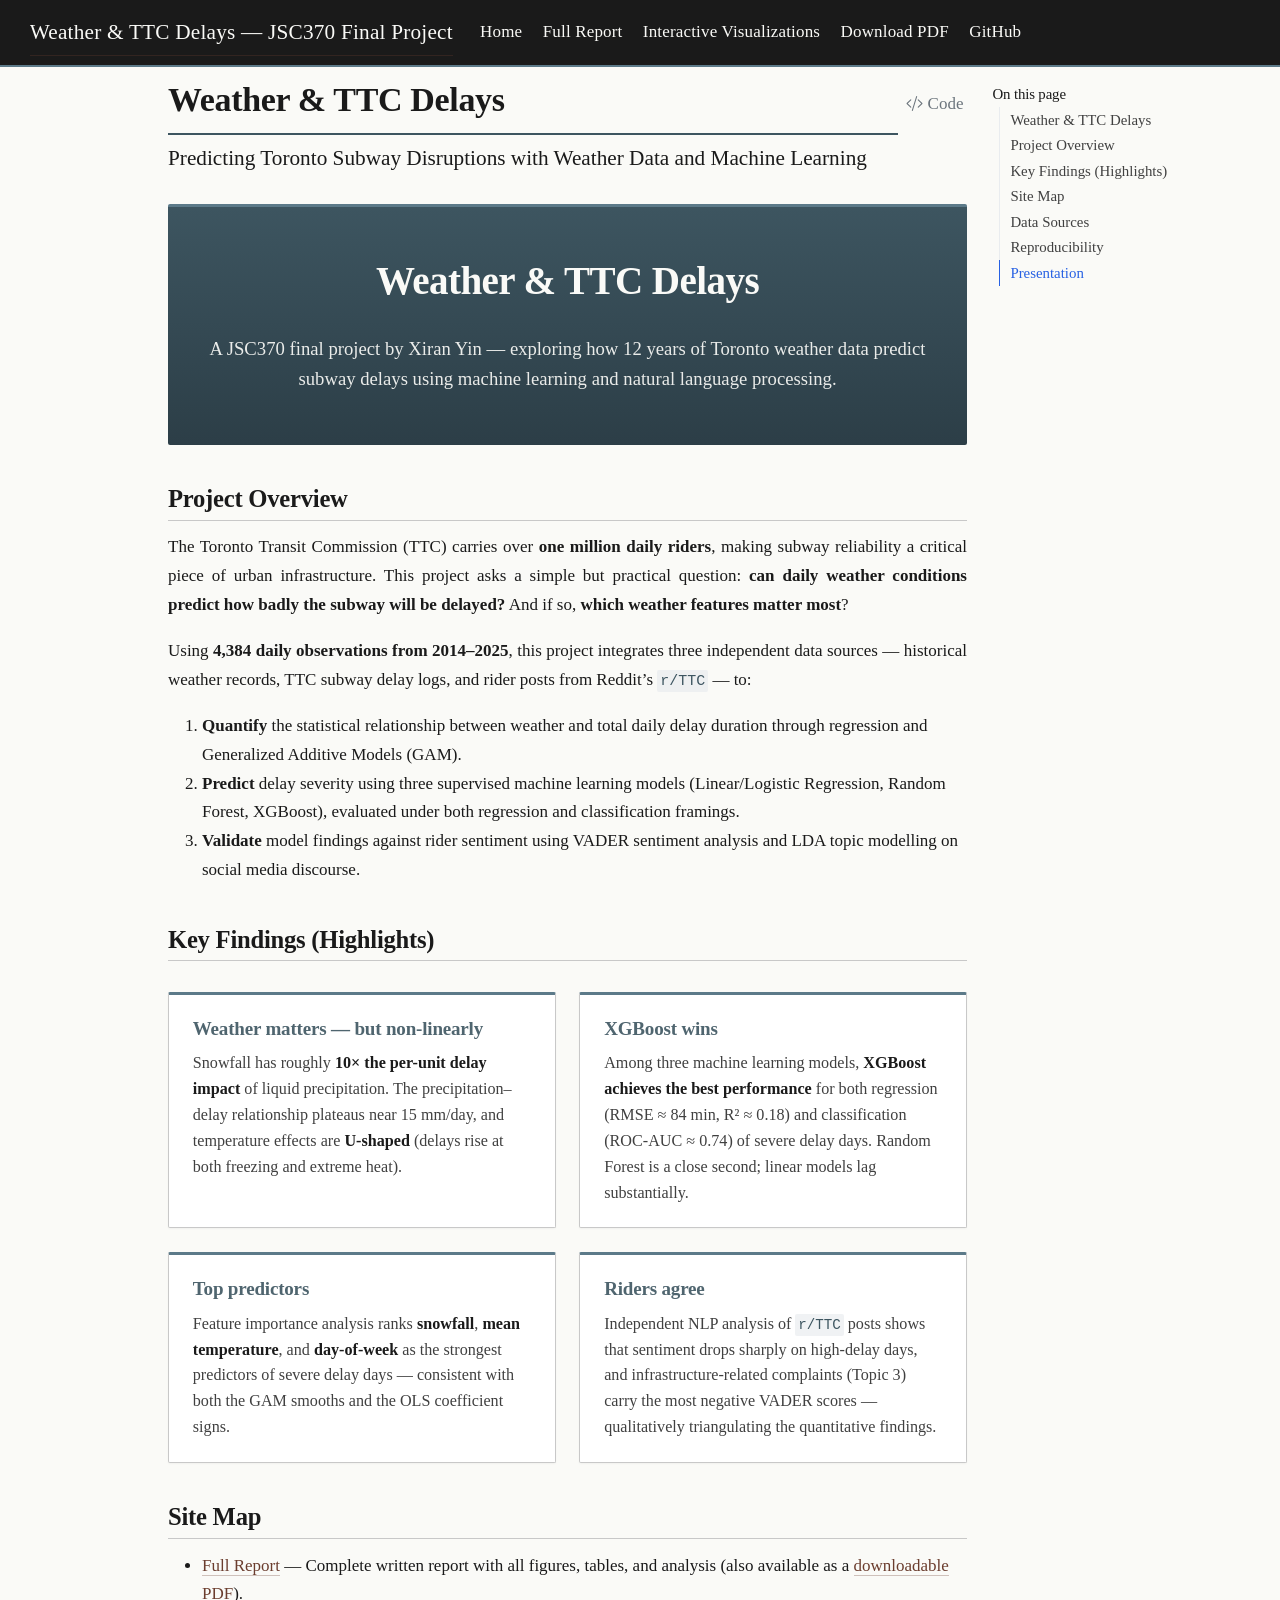
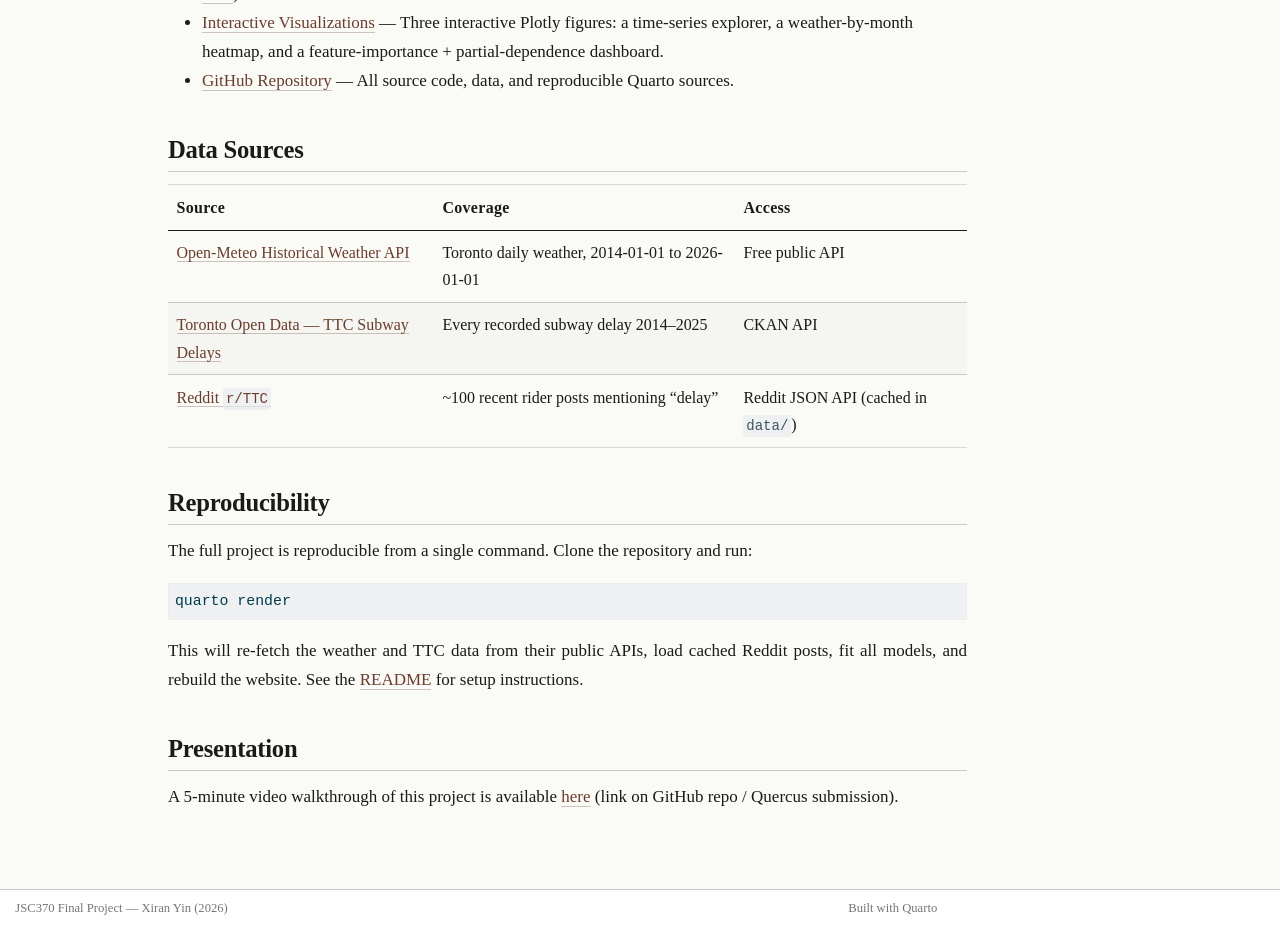
==== commit 09d24f14: "Style: remove emoji from key findings" ====
--- a/docs/index.html
+++ b/docs/index.html
@@ -211,19 +211,19 @@
 <h2 class="anchored" data-anchor-id="key-findings-highlights">Key Findings (Highlights)</h2>
 <div class="card-container">
 <section id="weather-matters-but-non-linearly" class="level3 card">
-<h3 class="anchored" data-anchor-id="weather-matters-but-non-linearly">🌧️ Weather matters — but non-linearly</h3>
+<h3 class="anchored" data-anchor-id="weather-matters-but-non-linearly">Weather matters — but non-linearly</h3>
 <p>Snowfall has roughly <strong>10× the per-unit delay impact</strong> of liquid precipitation. The precipitation–delay relationship plateaus near 15 mm/day, and temperature effects are <strong>U-shaped</strong> (delays rise at both freezing and extreme heat).</p>
 </section>
 <section id="xgboost-wins" class="level3 card">
-<h3 class="anchored" data-anchor-id="xgboost-wins">🤖 XGBoost wins</h3>
+<h3 class="anchored" data-anchor-id="xgboost-wins">XGBoost wins</h3>
 <p>Among three machine learning models, <strong>XGBoost achieves the best performance</strong> for both regression (RMSE ≈ 84 min, R² ≈ 0.18) and classification (ROC-AUC ≈ 0.74) of severe delay days. Random Forest is a close second; linear models lag substantially.</p>
 </section>
 <section id="top-predictors" class="level3 card">
-<h3 class="anchored" data-anchor-id="top-predictors">📊 Top predictors</h3>
+<h3 class="anchored" data-anchor-id="top-predictors">Top predictors</h3>
 <p>Feature importance analysis ranks <strong>snowfall</strong>, <strong>mean temperature</strong>, and <strong>day-of-week</strong> as the strongest predictors of severe delay days — consistent with both the GAM smooths and the OLS coefficient signs.</p>
 </section>
 <section id="riders-agree" class="level3 card">
-<h3 class="anchored" data-anchor-id="riders-agree">💬 Riders agree</h3>
+<h3 class="anchored" data-anchor-id="riders-agree">Riders agree</h3>
 <p>Independent NLP analysis of <code>r/TTC</code> posts shows that sentiment drops sharply on high-delay days, and infrastructure-related complaints (Topic 3) carry the most negative VADER scores — qualitatively triangulating the quantitative findings.</p>
 </section>
 </div>
@@ -757,22 +757,22 @@
 <span id="cb2-23"><a href="#cb2-23" aria-hidden="true" tabindex="-1"></a>::: {.card-container}</span>
 <span id="cb2-24"><a href="#cb2-24" aria-hidden="true" tabindex="-1"></a></span>
 <span id="cb2-25"><a href="#cb2-25" aria-hidden="true" tabindex="-1"></a>::: {.card}</span>
-<span id="cb2-26"><a href="#cb2-26" aria-hidden="true" tabindex="-1"></a><span class="fu">### 🌧️ Weather matters — but non-linearly</span></span>
+<span id="cb2-26"><a href="#cb2-26" aria-hidden="true" tabindex="-1"></a><span class="fu">### Weather matters — but non-linearly</span></span>
 <span id="cb2-27"><a href="#cb2-27" aria-hidden="true" tabindex="-1"></a>Snowfall has roughly **10× the per-unit delay impact** of liquid precipitation. The precipitation–delay relationship plateaus near 15 mm/day, and temperature effects are **U-shaped** (delays rise at both freezing and extreme heat).</span>
 <span id="cb2-28"><a href="#cb2-28" aria-hidden="true" tabindex="-1"></a>:::</span>
 <span id="cb2-29"><a href="#cb2-29" aria-hidden="true" tabindex="-1"></a></span>
 <span id="cb2-30"><a href="#cb2-30" aria-hidden="true" tabindex="-1"></a>::: {.card}</span>
-<span id="cb2-31"><a href="#cb2-31" aria-hidden="true" tabindex="-1"></a><span class="fu">### 🤖 XGBoost wins</span></span>
+<span id="cb2-31"><a href="#cb2-31" aria-hidden="true" tabindex="-1"></a><span class="fu">### XGBoost wins</span></span>
 <span id="cb2-32"><a href="#cb2-32" aria-hidden="true" tabindex="-1"></a>Among three machine learning models, **XGBoost achieves the best performance** for both regression (RMSE ≈ 84 min, R² ≈ 0.18) and classification (ROC-AUC ≈ 0.74) of severe delay days. Random Forest is a close second; linear models lag substantially.</span>
 <span id="cb2-33"><a href="#cb2-33" aria-hidden="true" tabindex="-1"></a>:::</span>
 <span id="cb2-34"><a href="#cb2-34" aria-hidden="true" tabindex="-1"></a></span>
 <span id="cb2-35"><a href="#cb2-35" aria-hidden="true" tabindex="-1"></a>::: {.card}</span>
-<span id="cb2-36"><a href="#cb2-36" aria-hidden="true" tabindex="-1"></a><span class="fu">### 📊 Top predictors</span></span>
+<span id="cb2-36"><a href="#cb2-36" aria-hidden="true" tabindex="-1"></a><span class="fu">### Top predictors</span></span>
 <span id="cb2-37"><a href="#cb2-37" aria-hidden="true" tabindex="-1"></a>Feature importance analysis ranks **snowfall**, **mean temperature**, and **day-of-week** as the strongest predictors of severe delay days — consistent with both the GAM smooths and the OLS coefficient signs.</span>
 <span id="cb2-38"><a href="#cb2-38" aria-hidden="true" tabindex="-1"></a>:::</span>
 <span id="cb2-39"><a href="#cb2-39" aria-hidden="true" tabindex="-1"></a></span>
 <span id="cb2-40"><a href="#cb2-40" aria-hidden="true" tabindex="-1"></a>::: {.card}</span>
-<span id="cb2-41"><a href="#cb2-41" aria-hidden="true" tabindex="-1"></a><span class="fu">### 💬 Riders agree</span></span>
+<span id="cb2-41"><a href="#cb2-41" aria-hidden="true" tabindex="-1"></a><span class="fu">### Riders agree</span></span>
 <span id="cb2-42"><a href="#cb2-42" aria-hidden="true" tabindex="-1"></a>Independent NLP analysis of <span class="in">`r/TTC`</span> posts shows that sentiment drops sharply on high-delay days, and infrastructure-related complaints (Topic 3) carry the most negative VADER scores — qualitatively triangulating the quantitative findings.</span>
 <span id="cb2-43"><a href="#cb2-43" aria-hidden="true" tabindex="-1"></a>:::</span>
 <span id="cb2-44"><a href="#cb2-44" aria-hidden="true" tabindex="-1"></a></span>
--- a/docs/styles.css
+++ b/docs/styles.css
@@ -1,155 +1,328 @@
-/* ===== JSC370 Final Project Styles ===== */
-
-/* Body & headings */
+/* ===== JSC370 Final Project — Academic Style ===== */
+
+/* ===== Color palette ===== */
+:root {
+  --ink:        #1a1a1a;       /* primary text */
+  --ink-soft:   #404040;       /* secondary text */
+  --ink-light:  #6a6a6a;       /* captions / meta */
+  --rule:       #c8c8c8;       /* hairline rules */
+  --paper:      #fafaf7;       /* warm off-white background */
+  --accent:     #5c7a89;       /* muted slate-blue (Nature-ish) */
+  --accent-dk:  #3d5560;       /* darker slate */
+  --highlight:  #f4eedc;       /* warm cream highlight */
+  --link:       #6b3d2e;       /* dark sienna for links */
+}
+
+/* ===== Body & typography ===== */
 body {
-  font-family: -apple-system, BlinkMacSystemFont, "Segoe UI", Roboto, sans-serif;
-  line-height: 1.65;
-  color: #2c3e50;
-}
-
-h1, h2, h3 {
-  color: #1a3a5c;
-  font-weight: 600;
+  font-family: "Iowan Old Style", "Palatino Linotype", "Palatino",
+               "Book Antiqua", Georgia, "Times New Roman", serif;
+  font-size: 17px;
+  line-height: 1.7;
+  color: var(--ink);
+  background-color: var(--paper);
+  -webkit-font-smoothing: antialiased;
+}
+
+p {
+  margin-bottom: 1em;
+  text-align: justify;
+  hyphens: auto;
+}
+
+/* ===== Headings ===== */
+h1, h2, h3, h4 {
+  font-family: "Iowan Old Style", Palatino, Georgia, serif;
+  font-weight: 600;
+  letter-spacing: -0.01em;
+  color: var(--ink);
 }
 
 h1 {
-  border-bottom: 3px solid #2c7bb6;
-  padding-bottom: 0.4em;
+  font-size: 2.0em;
+  border-bottom: 2px solid var(--accent-dk);
+  padding-bottom: 0.35em;
   margin-top: 1.2em;
+  margin-bottom: 0.6em;
 }
 
 h2 {
-  border-bottom: 1px solid #d0d7de;
-  padding-bottom: 0.3em;
-  margin-top: 1.5em;
-}
-
-/* Tables */
+  font-size: 1.45em;
+  border-bottom: 1px solid var(--rule);
+  padding-bottom: 0.25em;
+  margin-top: 1.6em;
+  margin-bottom: 0.5em;
+}
+
+h3 {
+  font-size: 1.18em;
+  margin-top: 1.2em;
+  margin-bottom: 0.4em;
+  color: var(--accent-dk);
+}
+
+/* ===== Links ===== */
+a {
+  color: var(--link);
+  text-decoration: none;
+  border-bottom: 1px solid rgba(107, 61, 46, 0.3);
+  transition: border-bottom-color 0.15s;
+}
+
+a:hover {
+  border-bottom-color: var(--link);
+}
+
+/* ===== Tables ===== */
 table {
+  font-family: "Iowan Old Style", Georgia, serif;
+  font-size: 0.94em;
+  margin: 1.4em auto;
+  border-collapse: collapse;
+  border-top:    2px solid var(--ink);
+  border-bottom: 2px solid var(--ink);
+}
+
+th {
+  background-color: transparent;
+  color: var(--ink);
+  font-weight: 600;
+  padding: 0.55em 1em;
+  text-align: left;
+  border-bottom: 1px solid var(--ink);
+  letter-spacing: 0.02em;
+  text-transform: none;
+}
+
+td {
+  padding: 0.45em 1em;
+  border-bottom: 1px solid var(--rule);
+  color: var(--ink-soft);
+}
+
+tr:last-child td {
+  border-bottom: none;
+}
+
+tr:nth-child(even) {
+  background-color: rgba(0, 0, 0, 0.018);
+}
+
+/* ===== Figures ===== */
+figure {
+  margin: 1.8em auto;
+  text-align: center;
+}
+
+figcaption,
+.figure-caption,
+.quarto-figure figcaption {
+  font-family: "Iowan Old Style", Georgia, serif;
   font-size: 0.92em;
-  margin: 1.2em auto;
-  border-collapse: collapse;
-}
-
-th {
-  background-color: #2c7bb6;
-  color: white;
-  padding: 0.5em 0.8em;
+  color: var(--ink-light);
+  margin-top: 0.5em;
+  font-style: italic;
   text-align: left;
-}
-
-td {
-  padding: 0.4em 0.8em;
-  border-bottom: 1px solid #e1e4e8;
-}
-
-tr:nth-child(even) {
-  background-color: #f6f8fa;
-}
-
-/* Figures */
-figure {
-  margin: 1.5em auto;
-  text-align: center;
-}
-
-figcaption {
-  font-size: 0.9em;
-  color: #555;
-  margin-top: 0.4em;
-  font-style: italic;
-}
-
-/* Code blocks */
-pre {
-  background-color: #f6f8fa;
-  border-radius: 6px;
-  padding: 0.8em;
-  font-size: 0.85em;
-}
-
-/* Callout / note boxes */
-.callout-note {
-  border-left: 4px solid #2c7bb6;
-  background-color: #eaf3fa;
-  padding: 0.8em 1em;
-  margin: 1em 0;
-  border-radius: 4px;
-}
-
-/* Hero section on index */
-.hero {
-  background: linear-gradient(135deg, #2c7bb6 0%, #1a3a5c 100%);
-  color: white;
-  padding: 2.5em 1.5em;
-  border-radius: 8px;
-  margin-bottom: 1.5em;
-  text-align: center;
-}
-
-.hero h1 {
-  color: white;
-  border-bottom: none;
-  font-size: 2.2em;
-  margin: 0;
-}
-
-.hero p {
-  font-size: 1.15em;
-  margin-top: 0.5em;
-  opacity: 0.95;
-}
-
-/* Cards on index */
-.card-container {
-  display: grid;
-  grid-template-columns: repeat(auto-fit, minmax(260px, 1fr));
-  gap: 1.2em;
-  margin: 1.5em 0;
-}
-
-.card {
-  background: white;
-  border: 1px solid #d0d7de;
-  border-radius: 8px;
-  padding: 1.2em;
-  box-shadow: 0 2px 4px rgba(0,0,0,0.04);
-  transition: transform 0.2s, box-shadow 0.2s;
-}
-
-.card:hover {
-  transform: translateY(-2px);
-  box-shadow: 0 4px 12px rgba(0,0,0,0.1);
-}
-
-.card h3 {
-  margin-top: 0;
-  color: #2c7bb6;
-}
-
-.card a {
-  color: #2c7bb6;
-  font-weight: 600;
-  text-decoration: none;
-}
-
-.card a:hover {
-  text-decoration: underline;
-}
-
-/* Plotly responsive containers */
-.plotly-graph-div {
-  margin: 1em auto;
-  max-width: 100%;
-}
-
-/* Navbar tweaks */
-.navbar {
-  font-weight: 500;
-}
-
-/* Responsive images */
+  padding: 0 1em;
+  line-height: 1.55;
+}
+
 img {
   max-width: 100%;
   height: auto;
 }
+
+/* ===== Code ===== */
+pre, code {
+  font-family: "JetBrains Mono", "SF Mono", "Menlo", "Consolas", monospace;
+}
+
+pre {
+  background-color: #f3f1ec;
+  border: 1px solid var(--rule);
+  border-left: 3px solid var(--accent);
+  border-radius: 2px;
+  padding: 0.9em 1.1em;
+  font-size: 0.85em;
+  line-height: 1.55;
+  overflow-x: auto;
+}
+
+code {
+  font-size: 0.88em;
+  color: var(--accent-dk);
+  background-color: rgba(92, 122, 137, 0.08);
+  padding: 0.08em 0.35em;
+  border-radius: 2px;
+}
+
+pre code {
+  background-color: transparent;
+  padding: 0;
+  color: var(--ink);
+}
+
+/* ===== Blockquotes ===== */
+blockquote {
+  border-left: 3px solid var(--accent);
+  padding: 0.4em 1.2em;
+  margin: 1.2em 0;
+  color: var(--ink-soft);
+  font-style: italic;
+  background-color: rgba(92, 122, 137, 0.04);
+}
+
+/* ===== Hero on index ===== */
+.hero {
+  background: linear-gradient(180deg, var(--accent-dk) 0%, #2c3e47 100%);
+  color: #fafaf7;
+  padding: 3em 2em;
+  border-radius: 2px;
+  margin: 0.5em 0 2em 0;
+  text-align: center;
+  border-top: 3px solid var(--accent);
+}
+
+.hero h1 {
+  color: #fafaf7;
+  border-bottom: none;
+  font-size: 2.3em;
+  margin: 0 0 0.4em 0;
+  font-weight: 600;
+  letter-spacing: -0.015em;
+}
+
+.hero p {
+  font-size: 1.1em;
+  margin: 0;
+  opacity: 0.92;
+  text-align: center;
+  max-width: 720px;
+  margin-left: auto;
+  margin-right: auto;
+  line-height: 1.6;
+}
+
+/* ===== Cards ===== */
+.card-container {
+  display: grid;
+  grid-template-columns: repeat(auto-fit, minmax(280px, 1fr));
+  gap: 1.4em;
+  margin: 1.8em 0;
+}
+
+.card {
+  background-color: #ffffff;
+  border: 1px solid var(--rule);
+  border-top: 3px solid var(--accent);
+  border-radius: 2px;
+  padding: 1.3em 1.4em;
+  box-shadow: 0 1px 2px rgba(0, 0, 0, 0.04);
+  transition: box-shadow 0.2s ease;
+}
+
+.card:hover {
+  box-shadow: 0 3px 10px rgba(0, 0, 0, 0.08);
+}
+
+.card h3 {
+  margin-top: 0;
+  margin-bottom: 0.5em;
+  color: var(--accent-dk);
+  font-size: 1.12em;
+}
+
+.card p {
+  margin: 0;
+  text-align: left;
+  color: var(--ink-soft);
+  font-size: 0.95em;
+  line-height: 1.6;
+}
+
+.card a {
+  color: var(--accent-dk);
+  font-weight: 600;
+}
+
+/* ===== Callouts ===== */
+.callout-note {
+  border-left: 3px solid var(--accent);
+  background-color: rgba(92, 122, 137, 0.06);
+  padding: 0.9em 1.2em;
+  margin: 1.2em 0;
+  border-radius: 2px;
+}
+
+/* ===== Navbar ===== */
+.navbar {
+  background-color: var(--ink) !important;
+  font-family: "Iowan Old Style", Georgia, serif;
+  font-weight: 500;
+  border-bottom: 2px solid var(--accent);
+}
+
+.navbar-brand,
+.navbar .nav-link {
+  color: #fafaf7 !important;
+  letter-spacing: 0.01em;
+}
+
+.navbar .nav-link:hover {
+  color: var(--highlight) !important;
+}
+
+/* ===== Footer ===== */
+.page-footer,
+footer {
+  font-family: "Iowan Old Style", Georgia, serif;
+  font-size: 0.9em;
+  color: var(--ink-light);
+  border-top: 1px solid var(--rule);
+}
+
+/* ===== Plotly responsive container ===== */
+.plotly-graph-div {
+  margin: 1.4em auto;
+  max-width: 100%;
+  background-color: var(--paper);
+}
+
+/* ===== TOC ===== */
+#TOC {
+  font-family: "Iowan Old Style", Georgia, serif;
+  font-size: 0.92em;
+}
+
+#TOC a {
+  color: var(--ink-soft);
+  border-bottom: none;
+}
+
+#TOC a:hover {
+  color: var(--accent-dk);
+}
+
+/* ===== Section number ===== */
+.header-section-number {
+  color: var(--ink-light);
+  font-weight: 500;
+  margin-right: 0.4em;
+}
+
+/* ===== Inline references ===== */
+strong {
+  color: var(--ink);
+  font-weight: 600;
+}
+
+em {
+  color: var(--ink-soft);
+}
+
+/* ===== Site-wide content max-width ===== */
+.quarto-title-block,
+main.content {
+  max-width: 850px;
+  margin: 0 auto;
+}
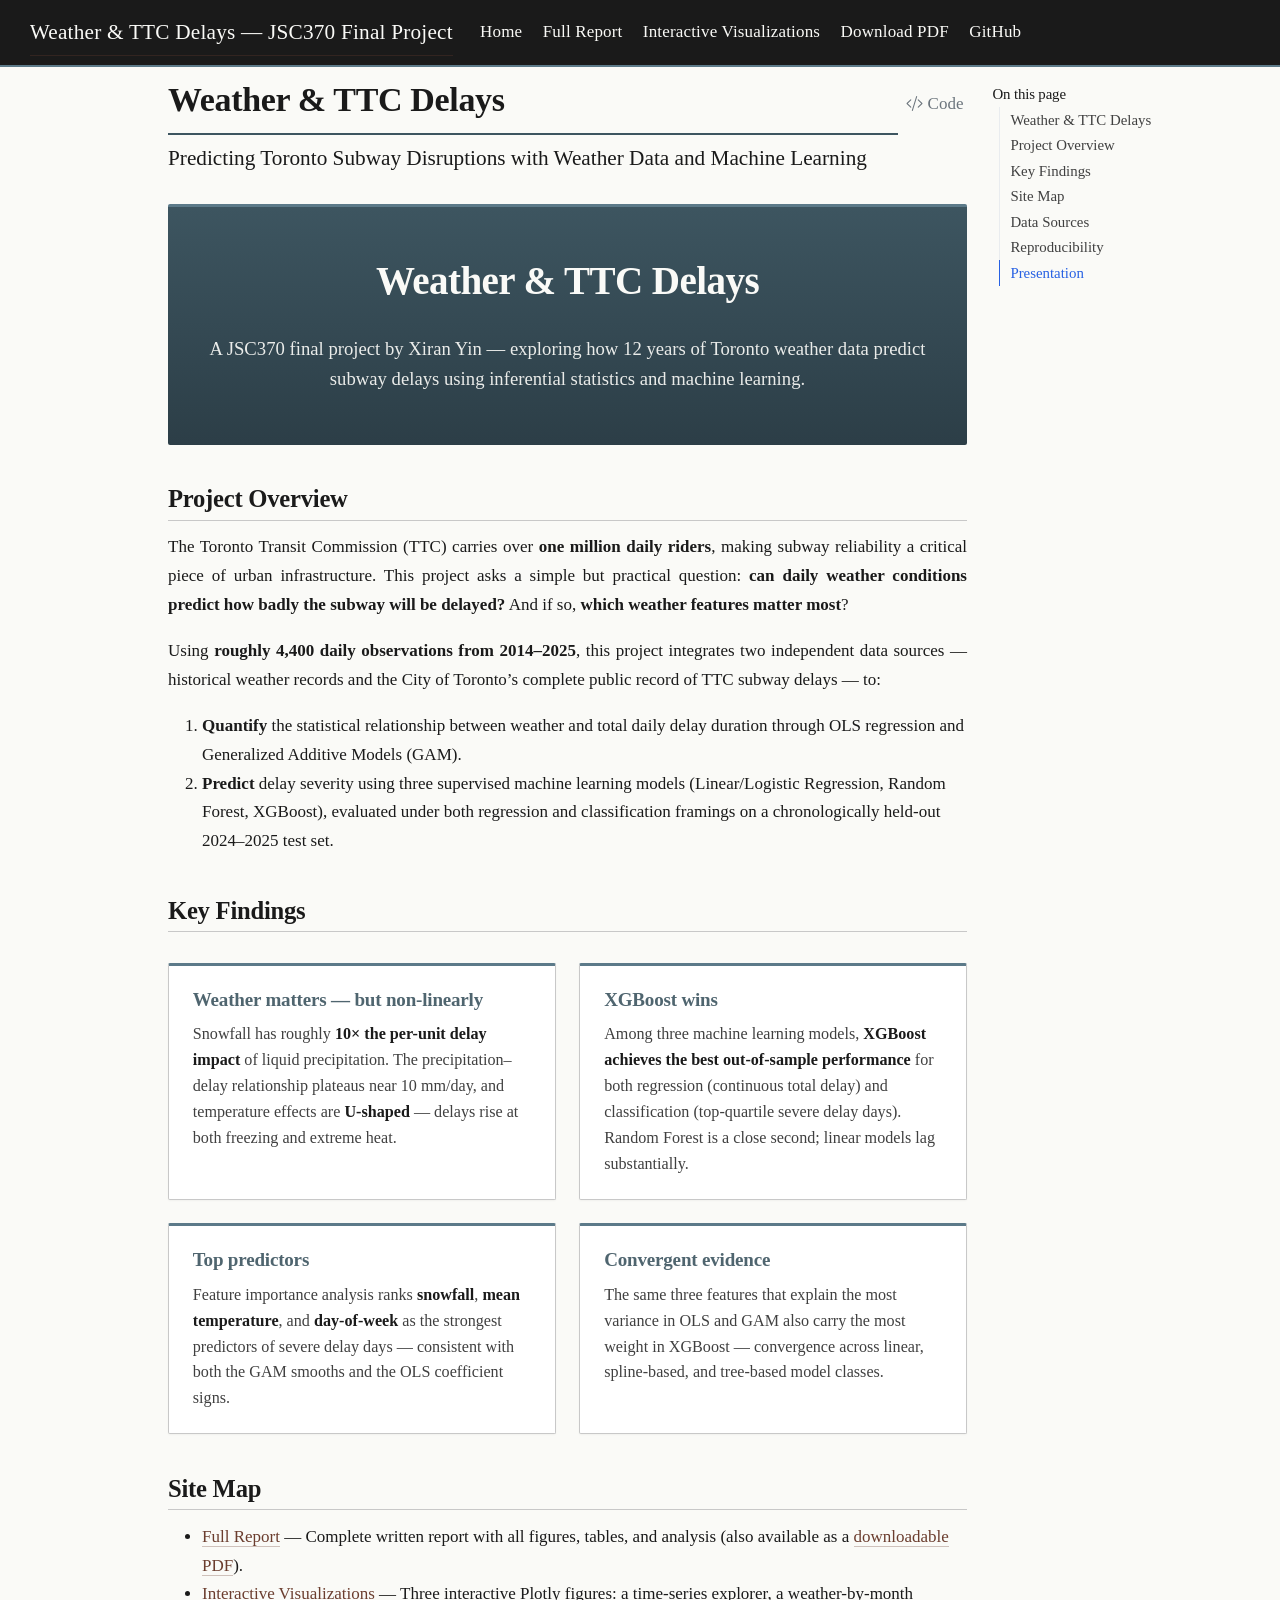
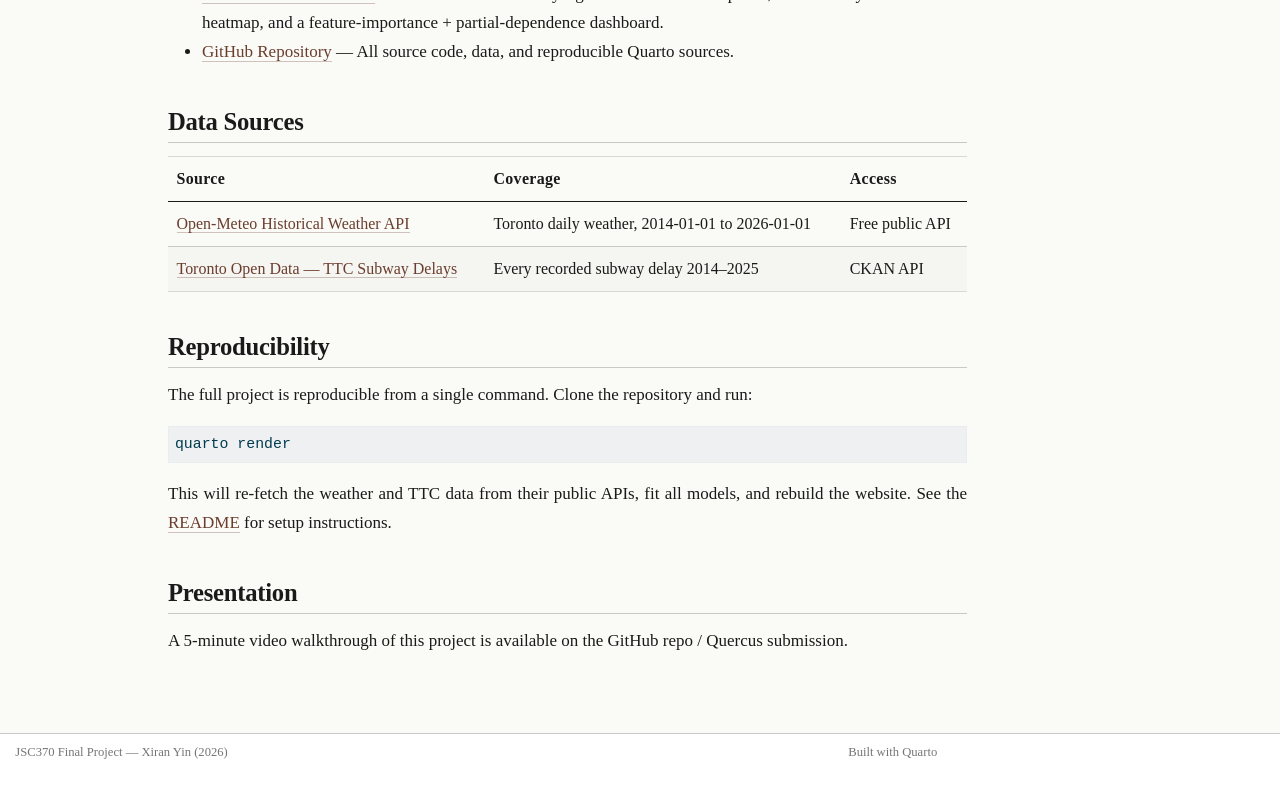
==== commit 8c195884: "Align index and README with no-NLP report version" ====
--- a/docs/index.html
+++ b/docs/index.html
@@ -162,7 +162,7 @@
   <ul>
   <li><a href="#weather-ttc-delays" id="toc-weather-ttc-delays" class="nav-link active" data-scroll-target="#weather-ttc-delays">Weather &amp; TTC Delays</a></li>
   <li><a href="#project-overview" id="toc-project-overview" class="nav-link" data-scroll-target="#project-overview">Project Overview</a></li>
-  <li><a href="#key-findings-highlights" id="toc-key-findings-highlights" class="nav-link" data-scroll-target="#key-findings-highlights">Key Findings (Highlights)</a></li>
+  <li><a href="#key-findings" id="toc-key-findings" class="nav-link" data-scroll-target="#key-findings">Key Findings</a></li>
   <li><a href="#site-map" id="toc-site-map" class="nav-link" data-scroll-target="#site-map">Site Map</a></li>
   <li><a href="#data-sources" id="toc-data-sources" class="nav-link" data-scroll-target="#data-sources">Data Sources</a></li>
   <li><a href="#reproducibility" id="toc-reproducibility" class="nav-link" data-scroll-target="#reproducibility">Reproducibility</a></li>
@@ -195,36 +195,35 @@
 
 <section id="weather-ttc-delays" class="level1 hero">
 <h1>Weather &amp; TTC Delays</h1>
-<p>A JSC370 final project by Xiran Yin — exploring how 12 years of Toronto weather data predict subway delays using machine learning and natural language processing.</p>
+<p>A JSC370 final project by Xiran Yin — exploring how 12 years of Toronto weather data predict subway delays using inferential statistics and machine learning.</p>
 </section>
 <section id="project-overview" class="level2">
 <h2 class="anchored" data-anchor-id="project-overview">Project Overview</h2>
 <p>The Toronto Transit Commission (TTC) carries over <strong>one million daily riders</strong>, making subway reliability a critical piece of urban infrastructure. This project asks a simple but practical question: <strong>can daily weather conditions predict how badly the subway will be delayed?</strong> And if so, <strong>which weather features matter most</strong>?</p>
-<p>Using <strong>4,384 daily observations from 2014–2025</strong>, this project integrates three independent data sources — historical weather records, TTC subway delay logs, and rider posts from Reddit’s <code>r/TTC</code> — to:</p>
+<p>Using <strong>roughly 4,400 daily observations from 2014–2025</strong>, this project integrates two independent data sources — historical weather records and the City of Toronto’s complete public record of TTC subway delays — to:</p>
 <ol type="1">
-<li><strong>Quantify</strong> the statistical relationship between weather and total daily delay duration through regression and Generalized Additive Models (GAM).</li>
-<li><strong>Predict</strong> delay severity using three supervised machine learning models (Linear/Logistic Regression, Random Forest, XGBoost), evaluated under both regression and classification framings.</li>
-<li><strong>Validate</strong> model findings against rider sentiment using VADER sentiment analysis and LDA topic modelling on social media discourse.</li>
+<li><strong>Quantify</strong> the statistical relationship between weather and total daily delay duration through OLS regression and Generalized Additive Models (GAM).</li>
+<li><strong>Predict</strong> delay severity using three supervised machine learning models (Linear/Logistic Regression, Random Forest, XGBoost), evaluated under both regression and classification framings on a chronologically held-out 2024–2025 test set.</li>
 </ol>
 </section>
-<section id="key-findings-highlights" class="level2">
-<h2 class="anchored" data-anchor-id="key-findings-highlights">Key Findings (Highlights)</h2>
+<section id="key-findings" class="level2">
+<h2 class="anchored" data-anchor-id="key-findings">Key Findings</h2>
 <div class="card-container">
 <section id="weather-matters-but-non-linearly" class="level3 card">
 <h3 class="anchored" data-anchor-id="weather-matters-but-non-linearly">Weather matters — but non-linearly</h3>
-<p>Snowfall has roughly <strong>10× the per-unit delay impact</strong> of liquid precipitation. The precipitation–delay relationship plateaus near 15 mm/day, and temperature effects are <strong>U-shaped</strong> (delays rise at both freezing and extreme heat).</p>
+<p>Snowfall has roughly <strong>10× the per-unit delay impact</strong> of liquid precipitation. The precipitation–delay relationship plateaus near 10 mm/day, and temperature effects are <strong>U-shaped</strong> — delays rise at both freezing and extreme heat.</p>
 </section>
 <section id="xgboost-wins" class="level3 card">
 <h3 class="anchored" data-anchor-id="xgboost-wins">XGBoost wins</h3>
-<p>Among three machine learning models, <strong>XGBoost achieves the best performance</strong> for both regression (RMSE ≈ 84 min, R² ≈ 0.18) and classification (ROC-AUC ≈ 0.74) of severe delay days. Random Forest is a close second; linear models lag substantially.</p>
+<p>Among three machine learning models, <strong>XGBoost achieves the best out-of-sample performance</strong> for both regression (continuous total delay) and classification (top-quartile severe delay days). Random Forest is a close second; linear models lag substantially.</p>
 </section>
 <section id="top-predictors" class="level3 card">
 <h3 class="anchored" data-anchor-id="top-predictors">Top predictors</h3>
 <p>Feature importance analysis ranks <strong>snowfall</strong>, <strong>mean temperature</strong>, and <strong>day-of-week</strong> as the strongest predictors of severe delay days — consistent with both the GAM smooths and the OLS coefficient signs.</p>
 </section>
-<section id="riders-agree" class="level3 card">
-<h3 class="anchored" data-anchor-id="riders-agree">Riders agree</h3>
-<p>Independent NLP analysis of <code>r/TTC</code> posts shows that sentiment drops sharply on high-delay days, and infrastructure-related complaints (Topic 3) carry the most negative VADER scores — qualitatively triangulating the quantitative findings.</p>
+<section id="convergent-evidence" class="level3 card">
+<h3 class="anchored" data-anchor-id="convergent-evidence">Convergent evidence</h3>
+<p>The same three features that explain the most variance in OLS and GAM also carry the most weight in XGBoost — convergence across linear, spline-based, and tree-based model classes.</p>
 </section>
 </div>
 </section>
@@ -257,11 +256,6 @@
 <td style="text-align: left;">Every recorded subway delay 2014–2025</td>
 <td style="text-align: left;">CKAN API</td>
 </tr>
-<tr class="odd">
-<td style="text-align: left;"><a href="https://www.reddit.com/r/TTC/">Reddit <code>r/TTC</code></a></td>
-<td style="text-align: left;">~100 recent rider posts mentioning “delay”</td>
-<td style="text-align: left;">Reddit JSON API (cached in <code>data/</code>)</td>
-</tr>
 </tbody>
 </table>
 </section>
@@ -269,11 +263,11 @@
 <h2 class="anchored" data-anchor-id="reproducibility">Reproducibility</h2>
 <p>The full project is reproducible from a single command. Clone the repository and run:</p>
 <div class="code-copy-outer-scaffold"><div class="sourceCode" id="cb1"><pre class="sourceCode bash code-with-copy"><code class="sourceCode bash"><span id="cb1-1"><a href="#cb1-1" aria-hidden="true" tabindex="-1"></a><span class="ex">quarto</span> render</span></code></pre></div><button title="Copy to Clipboard" class="code-copy-button"><i class="bi"></i></button></div>
-<p>This will re-fetch the weather and TTC data from their public APIs, load cached Reddit posts, fit all models, and rebuild the website. See the <a href="https://github.com/xiran-yin/JSC370-finalproject/blob/main/README.md">README</a> for setup instructions.</p>
+<p>This will re-fetch the weather and TTC data from their public APIs, fit all models, and rebuild the website. See the <a href="https://github.com/xiran-yin/JSC370-finalproject/blob/main/README.md">README</a> for setup instructions.</p>
 </section>
 <section id="presentation" class="level2">
 <h2 class="anchored" data-anchor-id="presentation">Presentation</h2>
-<p>A 5-minute video walkthrough of this project is available <a href="https://github.com/xiran-yin/JSC370-finalproject">here</a> (link on GitHub repo / Quercus submission).</p>
+<p>A 5-minute video walkthrough of this project is available on the GitHub repo / Quercus submission.</p>
 
 
 <!-- -->
@@ -739,72 +733,70 @@
 <span id="cb2-5"><a href="#cb2-5" aria-hidden="true" tabindex="-1"></a></span>
 <span id="cb2-6"><a href="#cb2-6" aria-hidden="true" tabindex="-1"></a>::: {.hero}</span>
 <span id="cb2-7"><a href="#cb2-7" aria-hidden="true" tabindex="-1"></a><span class="fu"># Weather &amp; TTC Delays</span></span>
-<span id="cb2-8"><a href="#cb2-8" aria-hidden="true" tabindex="-1"></a>A JSC370 final project by Xiran Yin — exploring how 12 years of Toronto weather data predict subway delays using machine learning and natural language processing.</span>
+<span id="cb2-8"><a href="#cb2-8" aria-hidden="true" tabindex="-1"></a>A JSC370 final project by Xiran Yin — exploring how 12 years of Toronto weather data predict subway delays using inferential statistics and machine learning.</span>
 <span id="cb2-9"><a href="#cb2-9" aria-hidden="true" tabindex="-1"></a>:::</span>
 <span id="cb2-10"><a href="#cb2-10" aria-hidden="true" tabindex="-1"></a></span>
 <span id="cb2-11"><a href="#cb2-11" aria-hidden="true" tabindex="-1"></a><span class="fu">## Project Overview</span></span>
 <span id="cb2-12"><a href="#cb2-12" aria-hidden="true" tabindex="-1"></a></span>
 <span id="cb2-13"><a href="#cb2-13" aria-hidden="true" tabindex="-1"></a>The Toronto Transit Commission (TTC) carries over **one million daily riders**, making subway reliability a critical piece of urban infrastructure. This project asks a simple but practical question: **can daily weather conditions predict how badly the subway will be delayed?** And if so, **which weather features matter most**?</span>
 <span id="cb2-14"><a href="#cb2-14" aria-hidden="true" tabindex="-1"></a></span>
-<span id="cb2-15"><a href="#cb2-15" aria-hidden="true" tabindex="-1"></a>Using **4,384 daily observations from 2014–2025**, this project integrates three independent data sources — historical weather records, TTC subway delay logs, and rider posts from Reddit's <span class="in">`r/TTC`</span> — to:</span>
+<span id="cb2-15"><a href="#cb2-15" aria-hidden="true" tabindex="-1"></a>Using **roughly 4,400 daily observations from 2014–2025**, this project integrates two independent data sources — historical weather records and the City of Toronto's complete public record of TTC subway delays — to:</span>
 <span id="cb2-16"><a href="#cb2-16" aria-hidden="true" tabindex="-1"></a></span>
-<span id="cb2-17"><a href="#cb2-17" aria-hidden="true" tabindex="-1"></a><span class="ss">1. </span>**Quantify** the statistical relationship between weather and total daily delay duration through regression and Generalized Additive Models (GAM).</span>
-<span id="cb2-18"><a href="#cb2-18" aria-hidden="true" tabindex="-1"></a><span class="ss">2. </span>**Predict** delay severity using three supervised machine learning models (Linear/Logistic Regression, Random Forest, XGBoost), evaluated under both regression and classification framings.</span>
-<span id="cb2-19"><a href="#cb2-19" aria-hidden="true" tabindex="-1"></a><span class="ss">3. </span>**Validate** model findings against rider sentiment using VADER sentiment analysis and LDA topic modelling on social media discourse.</span>
-<span id="cb2-20"><a href="#cb2-20" aria-hidden="true" tabindex="-1"></a></span>
-<span id="cb2-21"><a href="#cb2-21" aria-hidden="true" tabindex="-1"></a><span class="fu">## Key Findings (Highlights)</span></span>
-<span id="cb2-22"><a href="#cb2-22" aria-hidden="true" tabindex="-1"></a></span>
-<span id="cb2-23"><a href="#cb2-23" aria-hidden="true" tabindex="-1"></a>::: {.card-container}</span>
-<span id="cb2-24"><a href="#cb2-24" aria-hidden="true" tabindex="-1"></a></span>
-<span id="cb2-25"><a href="#cb2-25" aria-hidden="true" tabindex="-1"></a>::: {.card}</span>
-<span id="cb2-26"><a href="#cb2-26" aria-hidden="true" tabindex="-1"></a><span class="fu">### Weather matters — but non-linearly</span></span>
-<span id="cb2-27"><a href="#cb2-27" aria-hidden="true" tabindex="-1"></a>Snowfall has roughly **10× the per-unit delay impact** of liquid precipitation. The precipitation–delay relationship plateaus near 15 mm/day, and temperature effects are **U-shaped** (delays rise at both freezing and extreme heat).</span>
-<span id="cb2-28"><a href="#cb2-28" aria-hidden="true" tabindex="-1"></a>:::</span>
-<span id="cb2-29"><a href="#cb2-29" aria-hidden="true" tabindex="-1"></a></span>
-<span id="cb2-30"><a href="#cb2-30" aria-hidden="true" tabindex="-1"></a>::: {.card}</span>
-<span id="cb2-31"><a href="#cb2-31" aria-hidden="true" tabindex="-1"></a><span class="fu">### XGBoost wins</span></span>
-<span id="cb2-32"><a href="#cb2-32" aria-hidden="true" tabindex="-1"></a>Among three machine learning models, **XGBoost achieves the best performance** for both regression (RMSE ≈ 84 min, R² ≈ 0.18) and classification (ROC-AUC ≈ 0.74) of severe delay days. Random Forest is a close second; linear models lag substantially.</span>
-<span id="cb2-33"><a href="#cb2-33" aria-hidden="true" tabindex="-1"></a>:::</span>
-<span id="cb2-34"><a href="#cb2-34" aria-hidden="true" tabindex="-1"></a></span>
-<span id="cb2-35"><a href="#cb2-35" aria-hidden="true" tabindex="-1"></a>::: {.card}</span>
-<span id="cb2-36"><a href="#cb2-36" aria-hidden="true" tabindex="-1"></a><span class="fu">### Top predictors</span></span>
-<span id="cb2-37"><a href="#cb2-37" aria-hidden="true" tabindex="-1"></a>Feature importance analysis ranks **snowfall**, **mean temperature**, and **day-of-week** as the strongest predictors of severe delay days — consistent with both the GAM smooths and the OLS coefficient signs.</span>
-<span id="cb2-38"><a href="#cb2-38" aria-hidden="true" tabindex="-1"></a>:::</span>
-<span id="cb2-39"><a href="#cb2-39" aria-hidden="true" tabindex="-1"></a></span>
-<span id="cb2-40"><a href="#cb2-40" aria-hidden="true" tabindex="-1"></a>::: {.card}</span>
-<span id="cb2-41"><a href="#cb2-41" aria-hidden="true" tabindex="-1"></a><span class="fu">### Riders agree</span></span>
-<span id="cb2-42"><a href="#cb2-42" aria-hidden="true" tabindex="-1"></a>Independent NLP analysis of <span class="in">`r/TTC`</span> posts shows that sentiment drops sharply on high-delay days, and infrastructure-related complaints (Topic 3) carry the most negative VADER scores — qualitatively triangulating the quantitative findings.</span>
-<span id="cb2-43"><a href="#cb2-43" aria-hidden="true" tabindex="-1"></a>:::</span>
-<span id="cb2-44"><a href="#cb2-44" aria-hidden="true" tabindex="-1"></a></span>
-<span id="cb2-45"><a href="#cb2-45" aria-hidden="true" tabindex="-1"></a>:::</span>
-<span id="cb2-46"><a href="#cb2-46" aria-hidden="true" tabindex="-1"></a></span>
-<span id="cb2-47"><a href="#cb2-47" aria-hidden="true" tabindex="-1"></a><span class="fu">## Site Map</span></span>
-<span id="cb2-48"><a href="#cb2-48" aria-hidden="true" tabindex="-1"></a></span>
-<span id="cb2-49"><a href="#cb2-49" aria-hidden="true" tabindex="-1"></a><span class="ss">- </span>**[Full Report](final_report.qmd)** — Complete written report with all figures, tables, and analysis (also available as a <span class="co">[</span><span class="ot">downloadable PDF</span><span class="co">](final_report.pdf)</span>).</span>
-<span id="cb2-50"><a href="#cb2-50" aria-hidden="true" tabindex="-1"></a><span class="ss">- </span>**[Interactive Visualizations](viz.qmd)** — Three interactive Plotly figures: a time-series explorer, a weather-by-month heatmap, and a feature-importance + partial-dependence dashboard.</span>
-<span id="cb2-51"><a href="#cb2-51" aria-hidden="true" tabindex="-1"></a><span class="ss">- </span>**[GitHub Repository](https://github.com/xiran-yin/JSC370-finalproject)** — All source code, data, and reproducible Quarto sources.</span>
-<span id="cb2-52"><a href="#cb2-52" aria-hidden="true" tabindex="-1"></a></span>
-<span id="cb2-53"><a href="#cb2-53" aria-hidden="true" tabindex="-1"></a><span class="fu">## Data Sources</span></span>
-<span id="cb2-54"><a href="#cb2-54" aria-hidden="true" tabindex="-1"></a></span>
-<span id="cb2-55"><a href="#cb2-55" aria-hidden="true" tabindex="-1"></a><span class="pp">|</span> Source <span class="pp">|</span> Coverage <span class="pp">|</span> Access <span class="pp">|</span></span>
-<span id="cb2-56"><a href="#cb2-56" aria-hidden="true" tabindex="-1"></a><span class="pp">|:-------|:---------|:-------|</span></span>
-<span id="cb2-57"><a href="#cb2-57" aria-hidden="true" tabindex="-1"></a><span class="pp">|</span> <span class="co">[</span><span class="ot">Open-Meteo Historical Weather API</span><span class="co">](https://open-meteo.com/en/docs/historical-weather-api)</span> <span class="pp">|</span> Toronto daily weather, 2014-01-01 to 2026-01-01 <span class="pp">|</span> Free public API <span class="pp">|</span></span>
-<span id="cb2-58"><a href="#cb2-58" aria-hidden="true" tabindex="-1"></a><span class="pp">|</span> <span class="co">[</span><span class="ot">Toronto Open Data — TTC Subway Delays</span><span class="co">](https://open.toronto.ca/dataset/ttc-subway-delay-data/)</span> <span class="pp">|</span> Every recorded subway delay 2014–2025 <span class="pp">|</span> CKAN API <span class="pp">|</span></span>
-<span id="cb2-59"><a href="#cb2-59" aria-hidden="true" tabindex="-1"></a><span class="pp">|</span> <span class="co">[</span><span class="ot">Reddit `r/TTC`</span><span class="co">](https://www.reddit.com/r/TTC/)</span> <span class="pp">|</span> ~100 recent rider posts mentioning "delay" <span class="pp">|</span> Reddit JSON API (cached in <span class="in">`data/`</span>) <span class="pp">|</span></span>
+<span id="cb2-17"><a href="#cb2-17" aria-hidden="true" tabindex="-1"></a><span class="ss">1. </span>**Quantify** the statistical relationship between weather and total daily delay duration through OLS regression and Generalized Additive Models (GAM).</span>
+<span id="cb2-18"><a href="#cb2-18" aria-hidden="true" tabindex="-1"></a><span class="ss">2. </span>**Predict** delay severity using three supervised machine learning models (Linear/Logistic Regression, Random Forest, XGBoost), evaluated under both regression and classification framings on a chronologically held-out 2024–2025 test set.</span>
+<span id="cb2-19"><a href="#cb2-19" aria-hidden="true" tabindex="-1"></a></span>
+<span id="cb2-20"><a href="#cb2-20" aria-hidden="true" tabindex="-1"></a><span class="fu">## Key Findings</span></span>
+<span id="cb2-21"><a href="#cb2-21" aria-hidden="true" tabindex="-1"></a></span>
+<span id="cb2-22"><a href="#cb2-22" aria-hidden="true" tabindex="-1"></a>::: {.card-container}</span>
+<span id="cb2-23"><a href="#cb2-23" aria-hidden="true" tabindex="-1"></a></span>
+<span id="cb2-24"><a href="#cb2-24" aria-hidden="true" tabindex="-1"></a>::: {.card}</span>
+<span id="cb2-25"><a href="#cb2-25" aria-hidden="true" tabindex="-1"></a><span class="fu">### Weather matters — but non-linearly</span></span>
+<span id="cb2-26"><a href="#cb2-26" aria-hidden="true" tabindex="-1"></a>Snowfall has roughly **10× the per-unit delay impact** of liquid precipitation. The precipitation–delay relationship plateaus near 10 mm/day, and temperature effects are **U-shaped** — delays rise at both freezing and extreme heat.</span>
+<span id="cb2-27"><a href="#cb2-27" aria-hidden="true" tabindex="-1"></a>:::</span>
+<span id="cb2-28"><a href="#cb2-28" aria-hidden="true" tabindex="-1"></a></span>
+<span id="cb2-29"><a href="#cb2-29" aria-hidden="true" tabindex="-1"></a>::: {.card}</span>
+<span id="cb2-30"><a href="#cb2-30" aria-hidden="true" tabindex="-1"></a><span class="fu">### XGBoost wins</span></span>
+<span id="cb2-31"><a href="#cb2-31" aria-hidden="true" tabindex="-1"></a>Among three machine learning models, **XGBoost achieves the best out-of-sample performance** for both regression (continuous total delay) and classification (top-quartile severe delay days). Random Forest is a close second; linear models lag substantially.</span>
+<span id="cb2-32"><a href="#cb2-32" aria-hidden="true" tabindex="-1"></a>:::</span>
+<span id="cb2-33"><a href="#cb2-33" aria-hidden="true" tabindex="-1"></a></span>
+<span id="cb2-34"><a href="#cb2-34" aria-hidden="true" tabindex="-1"></a>::: {.card}</span>
+<span id="cb2-35"><a href="#cb2-35" aria-hidden="true" tabindex="-1"></a><span class="fu">### Top predictors</span></span>
+<span id="cb2-36"><a href="#cb2-36" aria-hidden="true" tabindex="-1"></a>Feature importance analysis ranks **snowfall**, **mean temperature**, and **day-of-week** as the strongest predictors of severe delay days — consistent with both the GAM smooths and the OLS coefficient signs.</span>
+<span id="cb2-37"><a href="#cb2-37" aria-hidden="true" tabindex="-1"></a>:::</span>
+<span id="cb2-38"><a href="#cb2-38" aria-hidden="true" tabindex="-1"></a></span>
+<span id="cb2-39"><a href="#cb2-39" aria-hidden="true" tabindex="-1"></a>::: {.card}</span>
+<span id="cb2-40"><a href="#cb2-40" aria-hidden="true" tabindex="-1"></a><span class="fu">### Convergent evidence</span></span>
+<span id="cb2-41"><a href="#cb2-41" aria-hidden="true" tabindex="-1"></a>The same three features that explain the most variance in OLS and GAM also carry the most weight in XGBoost — convergence across linear, spline-based, and tree-based model classes.</span>
+<span id="cb2-42"><a href="#cb2-42" aria-hidden="true" tabindex="-1"></a>:::</span>
+<span id="cb2-43"><a href="#cb2-43" aria-hidden="true" tabindex="-1"></a></span>
+<span id="cb2-44"><a href="#cb2-44" aria-hidden="true" tabindex="-1"></a>:::</span>
+<span id="cb2-45"><a href="#cb2-45" aria-hidden="true" tabindex="-1"></a></span>
+<span id="cb2-46"><a href="#cb2-46" aria-hidden="true" tabindex="-1"></a><span class="fu">## Site Map</span></span>
+<span id="cb2-47"><a href="#cb2-47" aria-hidden="true" tabindex="-1"></a></span>
+<span id="cb2-48"><a href="#cb2-48" aria-hidden="true" tabindex="-1"></a><span class="ss">- </span>**[Full Report](final_report.qmd)** — Complete written report with all figures, tables, and analysis (also available as a <span class="co">[</span><span class="ot">downloadable PDF</span><span class="co">](final_report.pdf)</span>).</span>
+<span id="cb2-49"><a href="#cb2-49" aria-hidden="true" tabindex="-1"></a><span class="ss">- </span>**[Interactive Visualizations](viz.qmd)** — Three interactive Plotly figures: a time-series explorer, a weather-by-month heatmap, and a feature-importance + partial-dependence dashboard.</span>
+<span id="cb2-50"><a href="#cb2-50" aria-hidden="true" tabindex="-1"></a><span class="ss">- </span>**[GitHub Repository](https://github.com/xiran-yin/JSC370-finalproject)** — All source code, data, and reproducible Quarto sources.</span>
+<span id="cb2-51"><a href="#cb2-51" aria-hidden="true" tabindex="-1"></a></span>
+<span id="cb2-52"><a href="#cb2-52" aria-hidden="true" tabindex="-1"></a><span class="fu">## Data Sources</span></span>
+<span id="cb2-53"><a href="#cb2-53" aria-hidden="true" tabindex="-1"></a></span>
+<span id="cb2-54"><a href="#cb2-54" aria-hidden="true" tabindex="-1"></a><span class="pp">|</span> Source <span class="pp">|</span> Coverage <span class="pp">|</span> Access <span class="pp">|</span></span>
+<span id="cb2-55"><a href="#cb2-55" aria-hidden="true" tabindex="-1"></a><span class="pp">|:-------|:---------|:-------|</span></span>
+<span id="cb2-56"><a href="#cb2-56" aria-hidden="true" tabindex="-1"></a><span class="pp">|</span> <span class="co">[</span><span class="ot">Open-Meteo Historical Weather API</span><span class="co">](https://open-meteo.com/en/docs/historical-weather-api)</span> <span class="pp">|</span> Toronto daily weather, 2014-01-01 to 2026-01-01 <span class="pp">|</span> Free public API <span class="pp">|</span></span>
+<span id="cb2-57"><a href="#cb2-57" aria-hidden="true" tabindex="-1"></a><span class="pp">|</span> <span class="co">[</span><span class="ot">Toronto Open Data — TTC Subway Delays</span><span class="co">](https://open.toronto.ca/dataset/ttc-subway-delay-data/)</span> <span class="pp">|</span> Every recorded subway delay 2014–2025 <span class="pp">|</span> CKAN API <span class="pp">|</span></span>
+<span id="cb2-58"><a href="#cb2-58" aria-hidden="true" tabindex="-1"></a></span>
+<span id="cb2-59"><a href="#cb2-59" aria-hidden="true" tabindex="-1"></a><span class="fu">## Reproducibility</span></span>
 <span id="cb2-60"><a href="#cb2-60" aria-hidden="true" tabindex="-1"></a></span>
-<span id="cb2-61"><a href="#cb2-61" aria-hidden="true" tabindex="-1"></a><span class="fu">## Reproducibility</span></span>
+<span id="cb2-61"><a href="#cb2-61" aria-hidden="true" tabindex="-1"></a>The full project is reproducible from a single command. Clone the repository and run:</span>
 <span id="cb2-62"><a href="#cb2-62" aria-hidden="true" tabindex="-1"></a></span>
-<span id="cb2-63"><a href="#cb2-63" aria-hidden="true" tabindex="-1"></a>The full project is reproducible from a single command. Clone the repository and run:</span>
-<span id="cb2-64"><a href="#cb2-64" aria-hidden="true" tabindex="-1"></a></span>
-<span id="cb2-65"><a href="#cb2-65" aria-hidden="true" tabindex="-1"></a><span class="in">```bash</span></span>
-<span id="cb2-66"><a href="#cb2-66" aria-hidden="true" tabindex="-1"></a><span class="ex">quarto</span> render</span>
-<span id="cb2-67"><a href="#cb2-67" aria-hidden="true" tabindex="-1"></a><span class="in">```</span></span>
+<span id="cb2-63"><a href="#cb2-63" aria-hidden="true" tabindex="-1"></a><span class="in">```bash</span></span>
+<span id="cb2-64"><a href="#cb2-64" aria-hidden="true" tabindex="-1"></a><span class="ex">quarto</span> render</span>
+<span id="cb2-65"><a href="#cb2-65" aria-hidden="true" tabindex="-1"></a><span class="in">```</span></span>
+<span id="cb2-66"><a href="#cb2-66" aria-hidden="true" tabindex="-1"></a></span>
+<span id="cb2-67"><a href="#cb2-67" aria-hidden="true" tabindex="-1"></a>This will re-fetch the weather and TTC data from their public APIs, fit all models, and rebuild the website. See the <span class="co">[</span><span class="ot">README</span><span class="co">](https://github.com/xiran-yin/JSC370-finalproject/blob/main/README.md)</span> for setup instructions.</span>
 <span id="cb2-68"><a href="#cb2-68" aria-hidden="true" tabindex="-1"></a></span>
-<span id="cb2-69"><a href="#cb2-69" aria-hidden="true" tabindex="-1"></a>This will re-fetch the weather and TTC data from their public APIs, load cached Reddit posts, fit all models, and rebuild the website. See the <span class="co">[</span><span class="ot">README</span><span class="co">](https://github.com/xiran-yin/JSC370-finalproject/blob/main/README.md)</span> for setup instructions.</span>
+<span id="cb2-69"><a href="#cb2-69" aria-hidden="true" tabindex="-1"></a><span class="fu">## Presentation</span></span>
 <span id="cb2-70"><a href="#cb2-70" aria-hidden="true" tabindex="-1"></a></span>
-<span id="cb2-71"><a href="#cb2-71" aria-hidden="true" tabindex="-1"></a><span class="fu">## Presentation</span></span>
-<span id="cb2-72"><a href="#cb2-72" aria-hidden="true" tabindex="-1"></a></span>
-<span id="cb2-73"><a href="#cb2-73" aria-hidden="true" tabindex="-1"></a>A 5-minute video walkthrough of this project is available <span class="co">[</span><span class="ot">here</span><span class="co">](https://github.com/xiran-yin/JSC370-finalproject)</span> (link on GitHub repo / Quercus submission).</span></code></pre></div><button title="Copy to Clipboard" class="code-copy-button" data-in-quarto-modal=""><i class="bi"></i></button></div>
+<span id="cb2-71"><a href="#cb2-71" aria-hidden="true" tabindex="-1"></a>A 5-minute video walkthrough of this project is available on the GitHub repo / Quercus submission.</span></code></pre></div><button title="Copy to Clipboard" class="code-copy-button" data-in-quarto-modal=""><i class="bi"></i></button></div>
 </div></div></div></div></div>
 </div> <!-- /content -->
 <footer class="footer">
